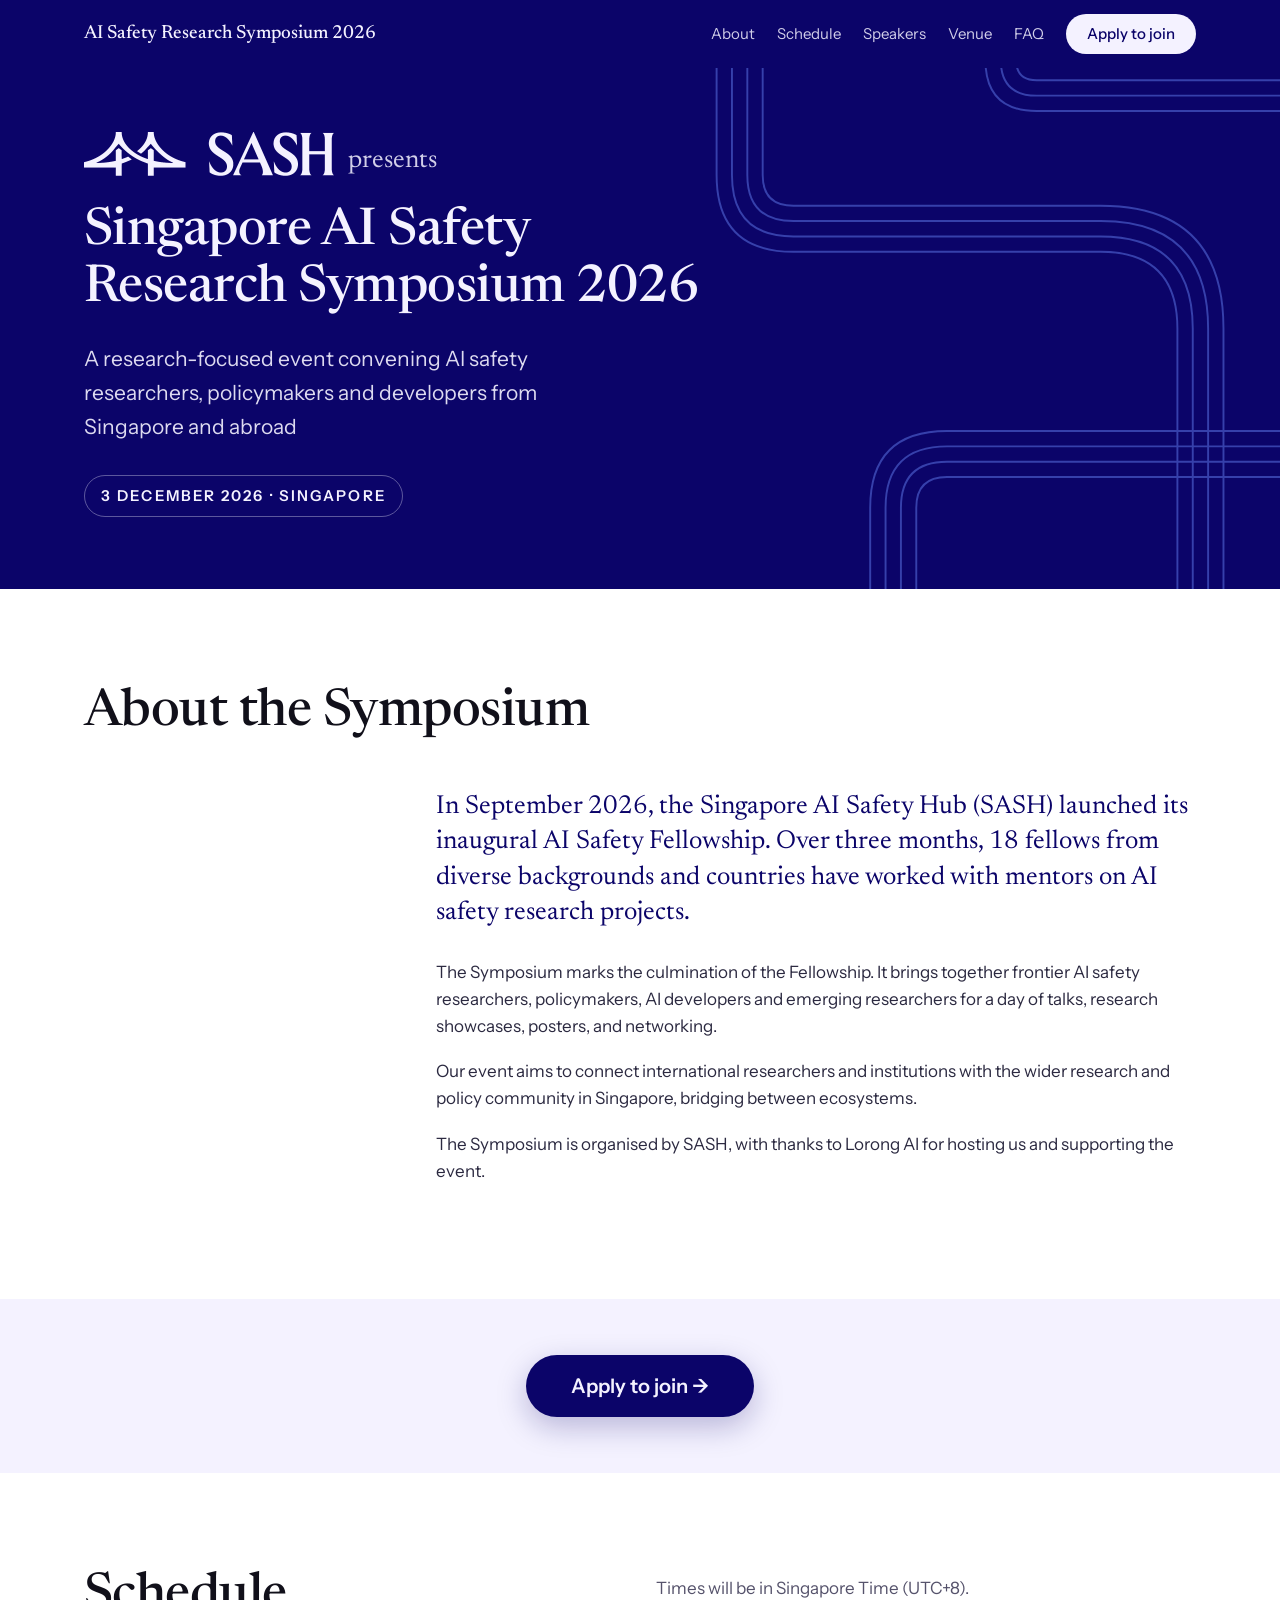
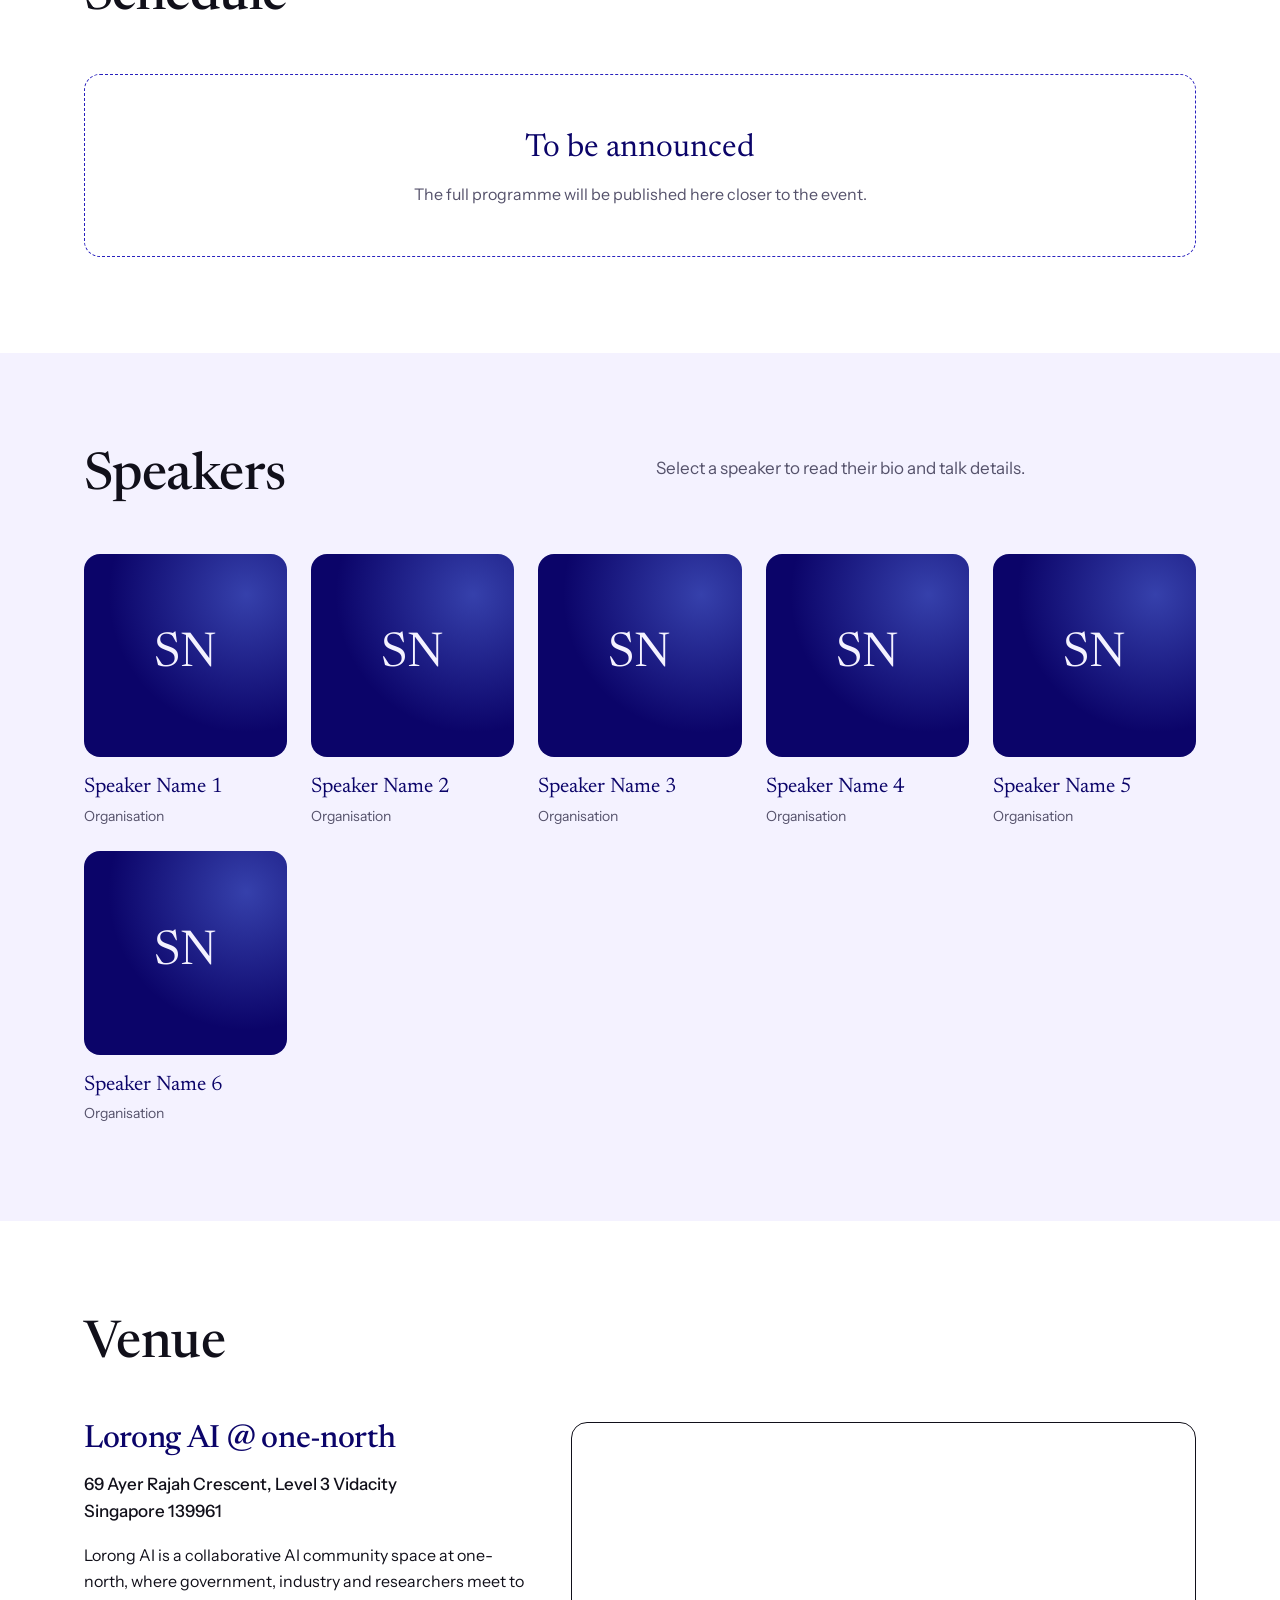
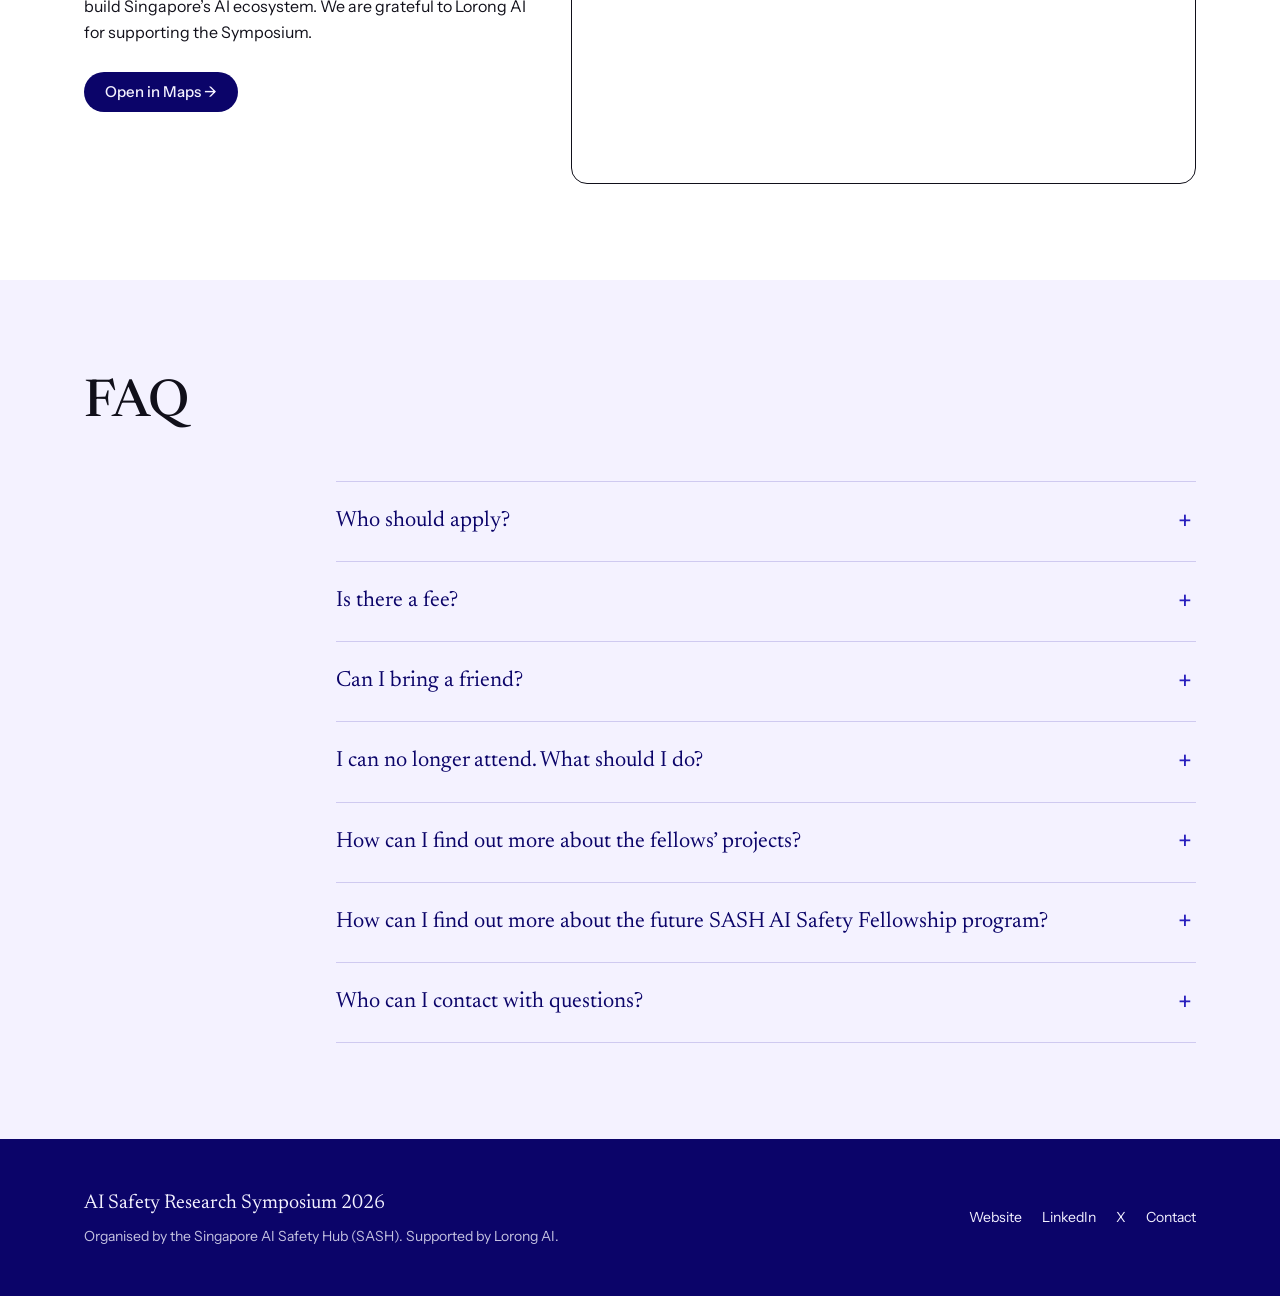
==== index.html @ 7af41182 "Tidy hero tagline wording Co-Authored-By: Claude Opus 5.5 <noreply@anthropic.com> Claude-Session: ht" ====
<!doctype html>
<html lang="en">
<head>
  <meta charset="utf-8">
  <meta name="viewport" content="width=device-width, initial-scale=1">
  <title>AI Safety Research Symposium 2026 | Singapore, 3 December 2026</title>
  <meta name="description" content="The Singapore AI Safety Research Symposium 2026, organised by the Singapore AI Safety Hub (SASH). 3 December 2026 at Lorong AI, Singapore.">
  <link rel="preconnect" href="https://fonts.googleapis.com">
  <link rel="preconnect" href="https://fonts.gstatic.com" crossorigin>
  <link href="https://fonts.googleapis.com/css2?family=Instrument+Sans:wght@400;500;600&family=Newsreader:opsz,wght@6..72,400;6..72,500&display=swap" rel="stylesheet">
  <link rel="stylesheet" href="styles.css">
</head>
<body>

  <header class="nav" id="top">
    <div class="nav-inner">
      <a href="#top" class="brand">AI Safety Research Symposium 2026</a>
      <button class="nav-toggle" aria-label="Open menu" aria-expanded="false">
        <svg viewBox="0 0 24 24" width="24" height="24" fill="currentColor" aria-hidden="true"><path d="M3 4h18v2H3zm0 7h18v2H3zm0 7h18v2H3z"/></svg>
      </button>
      <nav class="nav-links">
        <a href="#about">About</a>
        <a href="#schedule">Schedule</a>
        <a href="#speakers">Speakers</a>
        <a href="#venue">Venue</a>
        <a href="#faq">FAQ</a>
        <a class="btn btn-light js-luma" href="#" target="_blank" rel="noopener">Apply to join</a>
      </nav>
    </div>
  </header>

  <section class="hero">
    <svg class="hero-lines" viewBox="0 0 600 600" preserveAspectRatio="xMaxYMid slice" aria-hidden="true">
      <g fill="none" stroke="currentColor" stroke-width="1.5">
        <path d="M120 -10 V180 Q120 240 180 240 H420 Q480 240 480 300 V610"/>
        <path d="M132 -10 V180 Q132 228 180 228 H420 Q492 228 492 300 V610"/>
        <path d="M144 -10 V180 Q144 216 180 216 H420 Q504 216 504 300 V610"/>
        <path d="M156 -10 V180 Q156 204 180 204 H420 Q516 204 516 300 V610"/>
        <path d="M610 380 H300 Q240 380 240 440 V610"/>
        <path d="M610 392 H300 Q252 392 252 440 V610"/>
        <path d="M610 404 H300 Q264 404 264 440 V610"/>
        <path d="M610 416 H300 Q276 416 276 440 V610"/>
        <path d="M330 -10 V90 Q330 130 370 130 H610"/>
        <path d="M342 -10 V90 Q342 118 370 118 H610"/>
        <path d="M354 -10 V90 Q354 106 370 106 H610"/>
      </g>
    </svg>
    <div class="container hero-content">
      <div class="hero-presenter">
        <a href="https://www.aisafety.sg/" target="_blank" rel="noopener" class="hero-logo-link" aria-label="Singapore AI Safety Hub website">
          <img class="hero-logo" src="images/sash-logo.png" alt="SASH" width="1000" height="176">
        </a>
        <span class="presents">presents</span>
      </div>
      <h1>Singapore AI Safety Research Symposium 2026</h1>
      <p class="hero-sub">A research-focused event convening AI safety researchers, policymakers and developers from Singapore and abroad</p>
      <p class="hero-date">3 December 2026 · Singapore</p>
    </div>
  </section>

  <main>
    <section id="about" class="section">
      <div class="container">
        <div class="section-head">
          <h2>About the Symposium</h2>
        </div>
        <div class="about-body">
          <p class="lead">In September 2026, the Singapore AI Safety Hub (SASH) launched its inaugural AI Safety Fellowship. Over three months, 18 fellows from diverse backgrounds and countries have worked with mentors on AI safety research projects.</p>
          <p>The Symposium marks the culmination of the Fellowship. It brings together frontier AI safety researchers, policymakers, AI developers and emerging researchers for a day of talks, research showcases, posters, and networking.</p>
          <p>Our event aims to connect international researchers and institutions with the wider research and policy community in Singapore, bridging between ecosystems.</p>
          <p>The Symposium is organised by SASH, with thanks to Lorong AI for hosting us and supporting the event.</p>
        </div>
      </div>
    </section>

    <section class="apply-band" aria-label="Apply to join">
      <div class="container apply-inner">
        <a class="btn btn-apply js-luma" href="#" target="_blank" rel="noopener">Apply to join →</a>
      </div>
    </section>

    <section id="schedule" class="section">
      <div class="container">
        <div class="section-head">
          <h2>Schedule</h2>
          <p>Times will be in Singapore Time (UTC+8).</p>
        </div>
        <div class="tba">
          <p class="tba-label">To be announced</p>
          <p>The full programme will be published here closer to the event.</p>
        </div>
      </div>
    </section>

    <section id="speakers" class="section section-tint">
      <div class="container">
        <div class="section-head">
          <h2>Speakers</h2>
          <p>Select a speaker to read their bio and talk details.</p>
        </div>
        <div class="speaker-grid" id="speaker-grid"></div>
      </div>
    </section>

    <section id="venue" class="section">
      <div class="container">
        <div class="section-head">
          <h2>Venue</h2>
        </div>
        <div class="venue">
          <div class="venue-info">
            <h3>Lorong AI @ one-north</h3>
            <p class="address">69 Ayer Rajah Crescent, Level 3 Vidacity<br>Singapore 139961</p>
            <p>Lorong AI is a collaborative AI community space at one-north, where government, industry and researchers meet to build Singapore’s AI ecosystem. We are grateful to Lorong AI for supporting the Symposium.</p>
            <a class="btn btn-dark" href="https://www.google.com/maps/search/?api=1&query=Lorong+AI+69+Ayer+Rajah+Crescent+Singapore+139961" target="_blank" rel="noopener">Open in Maps →</a>
          </div>
          <div class="map">
            <iframe title="Map of Lorong AI, 69 Ayer Rajah Crescent, Singapore" loading="lazy" referrerpolicy="no-referrer-when-downgrade"
              src="https://maps.google.com/maps?q=69%20Ayer%20Rajah%20Crescent%2C%20Singapore%20139961&z=16&output=embed"></iframe>
          </div>
        </div>
      </div>
    </section>

    <section id="faq" class="section section-tint">
      <div class="container">
        <div class="section-head">
          <h2>FAQ</h2>
        </div>
        <div class="faq">
          <details>
            <summary>Who should apply?</summary>
            <p>Researchers, policymakers, AI developers, and people from universities and research institutions interested in AI safety research.</p>
          </details>
          <details>
            <summary>Is there a fee?</summary>
            <p>This event is free.</p>
          </details>
          <details>
            <summary>Can I bring a friend?</summary>
            <p>Each attendee needs their own approved registration, so please ask your friend to apply separately through <a class="js-luma" href="#" target="_blank" rel="noopener">Luma</a>. As places and catering are limited, we can only admit approved attendees.</p>
          </details>
          <details>
            <summary>I can no longer attend. What should I do?</summary>
            <p>Please cancel your registration on <a class="js-luma" href="#" target="_blank" rel="noopener">Luma</a> so we can offer your place to someone else.</p>
          </details>
          <details>
            <summary>How can I find out more about the fellows’ projects?</summary>
            <p>The fellows will have posters to showcase their work and you can approach them directly if any research project is relevant or interesting to you.</p>
          </details>
          <details>
            <summary>How can I find out more about the future SASH AI Safety Fellowship program?</summary>
            <p>You may visit our <a class="js-website" href="#" target="_blank" rel="noopener">website</a>, <a class="js-linkedin" href="#" target="_blank" rel="noopener">LinkedIn</a> and <a class="js-x" href="#" target="_blank" rel="noopener">X</a>, where we will post updates on future events and programs.</p>
          </details>
          <details>
            <summary>Who can I contact with questions?</summary>
            <p>Email us at <a class="js-email" href="#"></a>.</p>
          </details>
        </div>
      </div>
    </section>
  </main>

  <footer class="footer">
    <div class="container footer-inner">
      <div>
        <p class="footer-title">AI Safety Research Symposium 2026</p>
        <p>Organised by the Singapore AI Safety Hub (SASH). Supported by Lorong AI.</p>
      </div>
      <div class="footer-links">
        <a class="js-website" href="#" target="_blank" rel="noopener">Website</a>
        <a class="js-linkedin" href="#" target="_blank" rel="noopener">LinkedIn</a>
        <a class="js-x" href="#" target="_blank" rel="noopener">X</a>
        <a class="js-email" href="mailto:sash.aisafety.symposium@gmail.com">Contact</a>
      </div>
    </div>
  </footer>

  <dialog class="speaker-modal" id="speaker-modal" aria-labelledby="modal-name">
    <button class="modal-close" aria-label="Close">×</button>
    <div class="modal-body" id="modal-body"></div>
  </dialog>

  <script src="data.js"></script>
  <script src="script.js"></script>
</body>
</html>
---- styles.css ----
:root {
  --navy: #0b0469;
  --navy-2: #140c8a;
  --accent: #2920be;
  --sky: #6a8afc;
  --lav: #f4f2ff;
  --ink: #11101a;
  --muted: #55526b;
  --line: #d9d6ee;
  --white: #ffffff;
  --serif: "Newsreader", Georgia, "Times New Roman", serif;
  --sans: "Instrument Sans", system-ui, -apple-system, "Segoe UI", sans-serif;
  --radius: 16px;
  --max: 1160px;
  --nav-h: 72px;
}

* { box-sizing: border-box; }
html { scroll-behavior: smooth; scroll-padding-top: 72px; }
body {
  margin: 0;
  font-family: var(--sans);
  font-size: 16px;
  line-height: 1.6;
  color: var(--ink);
  background: var(--white);
  -webkit-font-smoothing: antialiased;
}
img { max-width: 100%; display: block; }
a { color: var(--accent); }
h1, h2, h3, h4 { font-family: var(--serif); font-weight: 500; line-height: 1.1; margin: 0; letter-spacing: -0.01em; }

.container { max-width: var(--max); margin: 0 auto; padding: 0 24px; }

/* Buttons */
.btn {
  display: inline-flex; align-items: center; gap: 8px;
  padding: 10px 20px; border-radius: 999px;
  font: 500 15px/1.2 var(--sans); text-decoration: none; white-space: nowrap;
  border: 1px solid transparent; transition: background .2s, color .2s, border-color .2s;
}
.btn-light { background: var(--lav); color: var(--navy); }
.btn-light:hover { background: var(--white); }
.btn-outline-light { color: var(--lav); border-color: rgba(244, 242, 255, .5); }
.btn-outline-light:hover { border-color: var(--lav); background: rgba(244, 242, 255, .08); }
.btn-dark { background: var(--navy); color: var(--lav); }
.btn-dark:hover { background: var(--accent); }

/* Nav */
.nav {
  position: fixed; inset: 0 0 auto 0; z-index: 50;
  color: var(--lav); transition: background .25s, box-shadow .25s;
}
.nav.scrolled, .nav.open { background: var(--navy); box-shadow: 0 1px 0 rgba(255, 255, 255, .08); }
.nav-inner {
  max-width: var(--max); margin: 0 auto; padding: 14px 24px;
  display: flex; align-items: center; justify-content: space-between; gap: 24px;
}
.brand {
  color: var(--lav); text-decoration: none; font-family: var(--serif); font-size: 19px; font-weight: 500;
  line-height: 1.2;
}
.hero-presenter { display: flex; align-items: flex-end; gap: 14px; margin-bottom: 28px; }
.hero-logo-link { display: block; }
.presents {
  font-family: var(--serif); font-size: 26px; line-height: 1;
  color: var(--lav); opacity: .85; padding-bottom: 2px;
}
.hero-logo-link:hover { opacity: .8; }
.hero-logo { height: 44px; width: auto; }
.nav-links { display: flex; align-items: center; gap: 22px; }
.nav-links a:not(.btn) { color: var(--lav); text-decoration: none; font-size: 15px; opacity: .85; }
.nav-links a:not(.btn):hover { opacity: 1; text-decoration: underline; text-underline-offset: 4px; }
.nav-toggle { display: none; background: none; border: 0; color: inherit; padding: 4px; cursor: pointer; }

/* Hero */
.hero {
  position: relative; overflow: hidden;
  background: var(--navy); color: var(--lav);
  display: flex; align-items: center;
  padding: calc(var(--nav-h) + 64px) 0 72px;
}
.hero-lines {
  position: absolute; right: -4%; top: var(--nav-h); height: calc(100% - var(--nav-h)); width: 60%;
  color: var(--sky); opacity: .45;
}
.hero-content { position: relative; width: 100%; }
.hero h1 { font-size: clamp(30px, 4.4vw, 52px); max-width: 20ch; }
.hero-sub { font-size: clamp(18px, 2vw, 21px); max-width: 38ch; margin: 24px 0 0; opacity: .9; }
.hero-date {
  margin: 32px 0 0; font-size: 15px; font-weight: 600; letter-spacing: .14em; text-transform: uppercase;
  display: inline-block; padding: 8px 16px; border: 1px solid rgba(244, 242, 255, .35); border-radius: 999px;
}

/* Sections */
.section { padding: 96px 0; }
.section-tint { background: var(--lav); }
.section-head {
  display: grid; grid-template-columns: 1fr 1fr; gap: 32px; align-items: start;
  margin-bottom: 48px;
}
.section-head h2 { font-size: clamp(34px, 4.4vw, 52px); }
.section-head p { margin: 6px 0 0; color: var(--muted); font-size: 17px; }

/* About */
.about-body { max-width: 760px; margin-left: auto; margin-right: 0; }
.about-body p { margin: 0 0 18px; font-size: 17px; color: #2b2940; }
.about-body .lead { font-family: var(--serif); font-size: 26px; line-height: 1.35; color: var(--navy); margin-bottom: 28px; }
.formats {
  list-style: none; padding: 0; margin: 56px 0 0;
  display: grid; grid-template-columns: repeat(5, 1fr); gap: 12px;
}
.formats li {
  border: 1px solid var(--ink); border-radius: var(--radius);
  padding: 18px; font-weight: 500; display: flex; flex-direction: column; gap: 22px; min-height: 120px;
}
.formats .num { font-family: var(--serif); color: var(--accent); font-size: 22px; }

/* Apply band */
.apply-band { background: var(--lav); color: var(--navy); padding: 56px 0; }
.apply-inner { display: flex; flex-direction: column; align-items: center; gap: 20px; text-align: center; }
.btn-apply {
  background: var(--navy); color: var(--lav);
  font-size: 20px; font-weight: 600; padding: 18px 44px;
  box-shadow: 0 10px 30px rgba(11, 4, 105, .25);
}
.btn-apply:hover { background: var(--accent); transform: translateY(-1px); }

/* Schedule */
.tba {
  border: 1px dashed var(--accent); border-radius: var(--radius); background: var(--white);
  padding: 48px 32px; text-align: center;
}
.tba-label { font-family: var(--serif); font-size: 32px; color: var(--navy); margin: 0 0 8px; }
.tba p:last-child { margin: 0; color: var(--muted); }

/* Research */
.research-grid { display: grid; grid-template-columns: repeat(2, 1fr); gap: 20px; }
.research-card {
  display: flex; flex-direction: column; gap: 12px;
  border: 1px solid var(--ink); border-radius: var(--radius); padding: 26px;
  background: var(--white); color: var(--ink); text-decoration: none;
  transition: transform .2s, box-shadow .2s, border-color .2s;
}
.research-card.is-link:hover { transform: translateY(-2px); border-color: var(--accent); box-shadow: 0 10px 30px rgba(11, 4, 105, .1); }
.research-card h3 { font-size: 24px; color: var(--navy); }
.people { margin: 0; font-size: 14px; }
.people span { color: var(--muted); text-transform: uppercase; letter-spacing: .08em; font-size: 11px; font-weight: 600; margin-right: 2px; }
.people .sep { margin: 0 6px; letter-spacing: 0; }
.summary { margin: 0; color: #3a3850; font-size: 15px; flex: 1; }
.card-foot { display: flex; align-items: center; justify-content: space-between; gap: 12px; margin-top: 6px; }
.tags { list-style: none; padding: 0; margin: 0; display: flex; flex-wrap: wrap; gap: 6px; }
.tags li { font-size: 12px; font-weight: 500; padding: 4px 10px; border-radius: 999px; background: var(--lav); color: var(--accent); }
.more { font-size: 14px; color: var(--accent); font-weight: 500; white-space: nowrap; }

/* Speakers */
.speaker-grid { display: grid; grid-template-columns: repeat(auto-fill, minmax(200px, 1fr)); gap: 24px; }
.speaker {
  background: none; border: 0; padding: 0; text-align: left; cursor: pointer; font: inherit; color: inherit;
  display: flex; flex-direction: column;
}
.speaker-photo {
  width: 100%; aspect-ratio: 1; object-fit: cover; border-radius: var(--radius);
  transition: transform .25s, box-shadow .25s;
}
.speaker:hover .speaker-photo, .speaker:focus-visible .speaker-photo { transform: translateY(-3px); box-shadow: 0 12px 30px rgba(11, 4, 105, .18); }
.initials {
  display: grid; place-items: center; background: var(--navy); color: var(--lav);
  font-family: var(--serif); font-size: 48px;
  background-image: radial-gradient(circle at 80% 20%, rgba(106, 138, 252, .45), transparent 60%);
}
.speaker-name { margin-top: 14px; font-family: var(--serif); font-size: 21px; color: var(--navy); }
.speaker-org { font-size: 14px; color: var(--muted); }

.speaker-modal {
  border: 0; border-radius: 20px; padding: 0; width: min(640px, calc(100vw - 32px));
  max-height: calc(100vh - 48px); color: var(--ink);
}
.speaker-modal::backdrop { background: rgba(11, 4, 105, .55); backdrop-filter: blur(3px); }
.modal-body { padding: 36px; }
.modal-close {
  position: absolute; top: 12px; right: 14px; border: 0; background: none; font-size: 30px; line-height: 1;
  color: var(--muted); cursor: pointer; padding: 4px 8px;
}
.modal-close:hover { color: var(--ink); }
.modal-top { display: flex; gap: 20px; align-items: center; margin-bottom: 22px; padding-right: 24px; }
.modal-photo { width: 104px; height: 104px; flex: none; border-radius: 14px; object-fit: cover; }
.modal-photo.initials { font-size: 34px; }
.modal-top h3 { font-size: 30px; color: var(--navy); }
.modal-role { margin: 4px 0 0; color: var(--muted); }
.modal-links { margin: 10px 0 0; display: flex; flex-wrap: wrap; gap: 14px; font-size: 14px; font-weight: 500; }
.modal-bio { margin: 0 0 24px; }
.modal-talk { background: var(--lav); border-radius: 14px; padding: 20px 22px; }
.modal-talk .label { margin: 0 0 6px; text-transform: uppercase; letter-spacing: .12em; font-size: 12px; font-weight: 600; color: var(--accent); }
.modal-talk h4 { font-size: 22px; color: var(--navy); margin-bottom: 8px; }
.modal-talk p:last-child { margin: 0; }

/* Venue */
.venue { display: grid; grid-template-columns: 5fr 7fr; gap: 40px; align-items: stretch; }
.venue-info h3 { font-size: 32px; color: var(--navy); margin-bottom: 14px; }
.venue-info .address { font-weight: 500; font-size: 17px; }
.venue-info p { margin: 0 0 18px; }
.venue-info .btn { margin-top: 8px; }
.map { border-radius: var(--radius); overflow: hidden; border: 1px solid var(--ink); min-height: 360px; }
.map iframe { width: 100%; height: 100%; min-height: 360px; border: 0; display: block; }

/* FAQ */
.faq { max-width: 860px; margin-left: auto; }
.faq details { border-bottom: 1px solid #cfcaf0; }
.faq details:first-child { border-top: 1px solid #cfcaf0; }
.faq summary {
  list-style: none; cursor: pointer; padding: 22px 40px 22px 0; position: relative;
  font-family: var(--serif); font-size: 22px; color: var(--navy);
}
.faq summary::-webkit-details-marker { display: none; }
.faq summary::after {
  content: "+"; position: absolute; right: 4px; top: 50%; transform: translateY(-50%);
  font-family: var(--sans); font-size: 26px; color: var(--accent); transition: transform .2s;
}
.faq details[open] summary::after { transform: translateY(-50%) rotate(45deg); }
.faq details p { margin: 0 0 22px; color: #3a3850; max-width: 70ch; }

/* CTA band + footer */
.footer { background: var(--navy); color: rgba(244, 242, 255, .8); padding: 48px 0; font-size: 14px; }
.footer-inner { display: flex; justify-content: space-between; gap: 24px; flex-wrap: wrap; }
.footer p { margin: 0; }
.footer-title { font-family: var(--serif); font-size: 20px; color: var(--lav); margin-bottom: 6px !important; }
.footer-links { display: flex; gap: 20px; align-items: center; flex-wrap: wrap; }
.footer-links a { color: var(--lav); text-decoration: none; }
.footer-links a:hover { text-decoration: underline; }

/* Responsive */
@media (max-width: 1020px) {
  .nav-toggle { display: block; }
  .nav-links {
    display: none; position: absolute; top: 100%; left: 0; right: 0;
    flex-direction: column; align-items: flex-start; gap: 4px;
    background: var(--navy); padding: 8px 24px 24px;
  }
  .nav.open .nav-links { display: flex; }
  .nav-links a:not(.btn) { padding: 8px 0; font-size: 17px; }
  .nav-links .btn { margin-top: 10px; }
  .formats { grid-template-columns: repeat(3, 1fr); }
}
@media (max-width: 760px) {
  .container, .nav-inner { padding-left: 16px; padding-right: 16px; }
  .brand { font-size: 17px; }
  .hero-logo { height: 34px; }
  .presents { font-size: 21px; }
  .section { padding: 64px 0; }
  .section-head { grid-template-columns: 1fr; gap: 12px; margin-bottom: 32px; }
  .hero { padding: calc(var(--nav-h) + 40px) 0 56px; }
  .hero-lines { width: 100%; opacity: .2; }
  .about-body .lead { font-size: 22px; }
  .formats { grid-template-columns: repeat(2, 1fr); }
  .formats li { min-height: 96px; }
  .research-grid { grid-template-columns: 1fr; }
  .speaker-grid { grid-template-columns: repeat(2, 1fr); gap: 16px; }
  .venue { grid-template-columns: 1fr; }
  .modal-body { padding: 28px 22px; }
  .modal-top { flex-direction: column; align-items: flex-start; }
  .faq summary { font-size: 19px; }
}
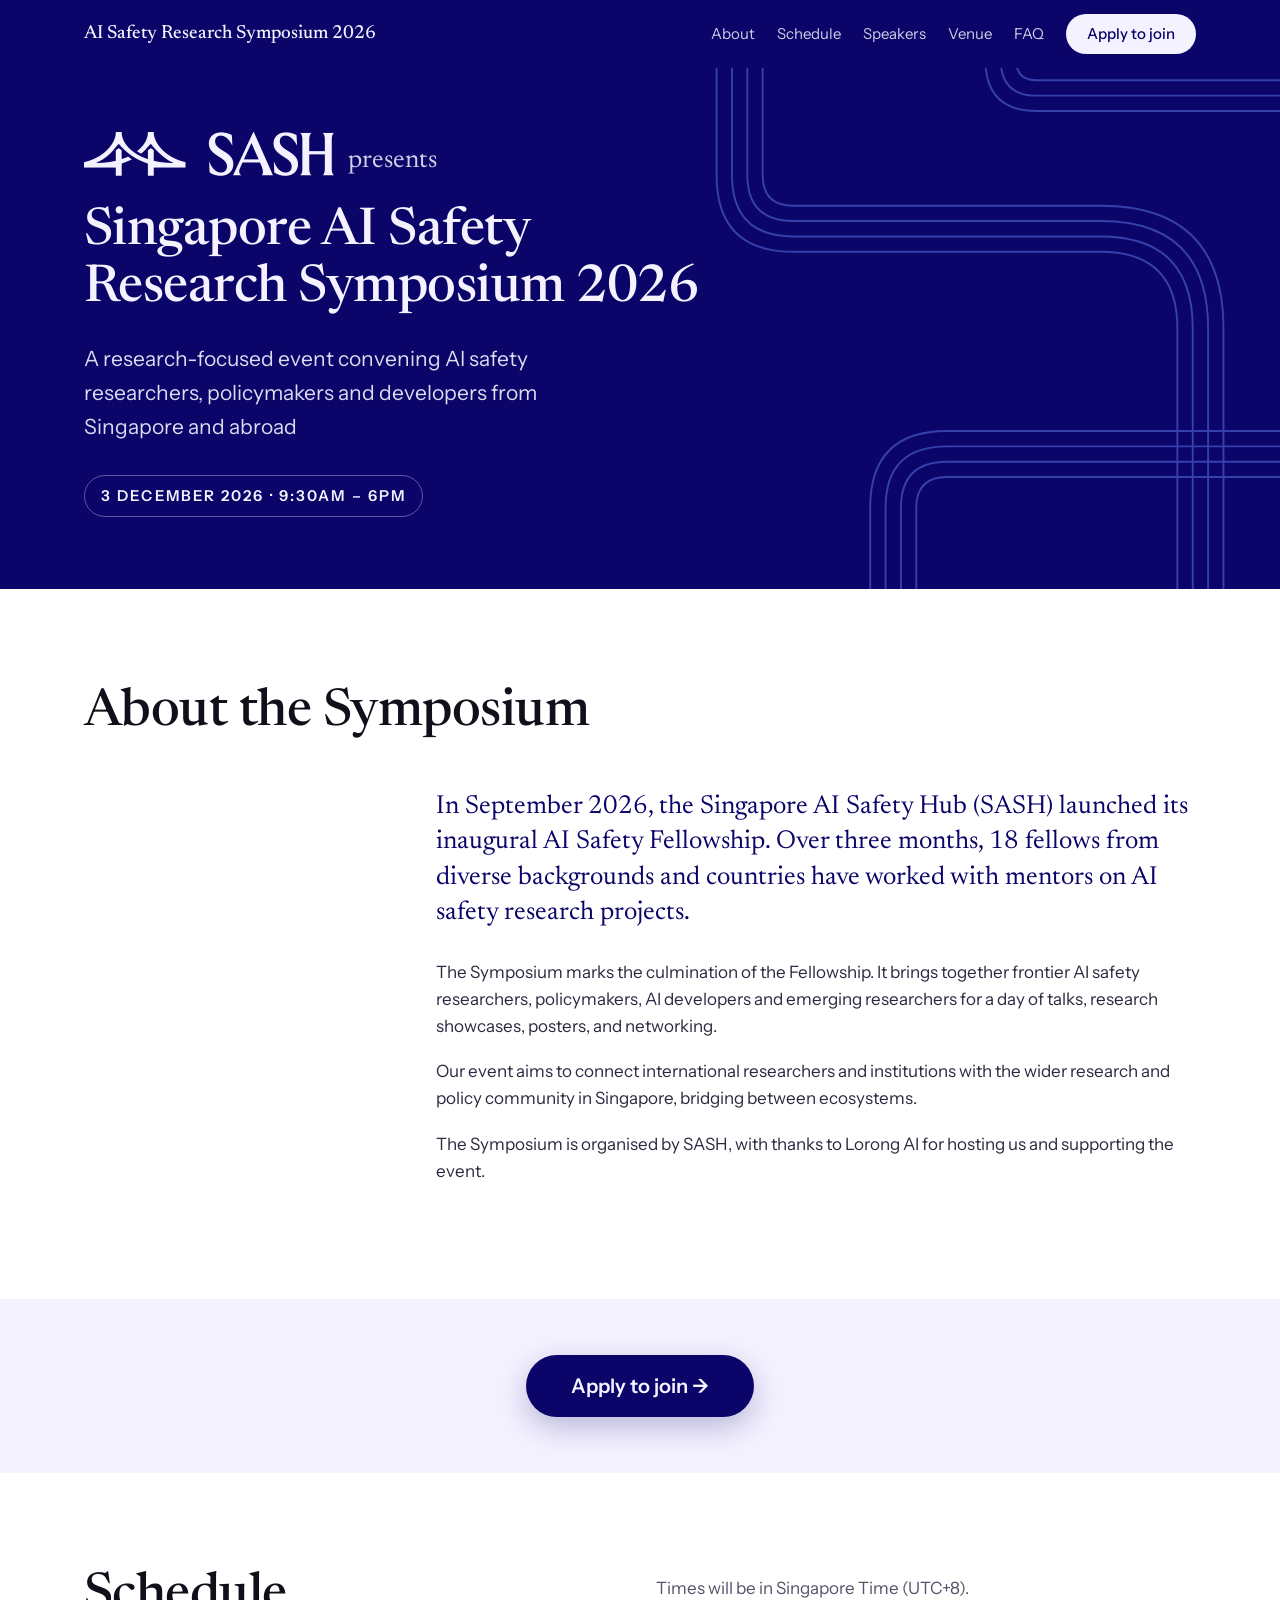
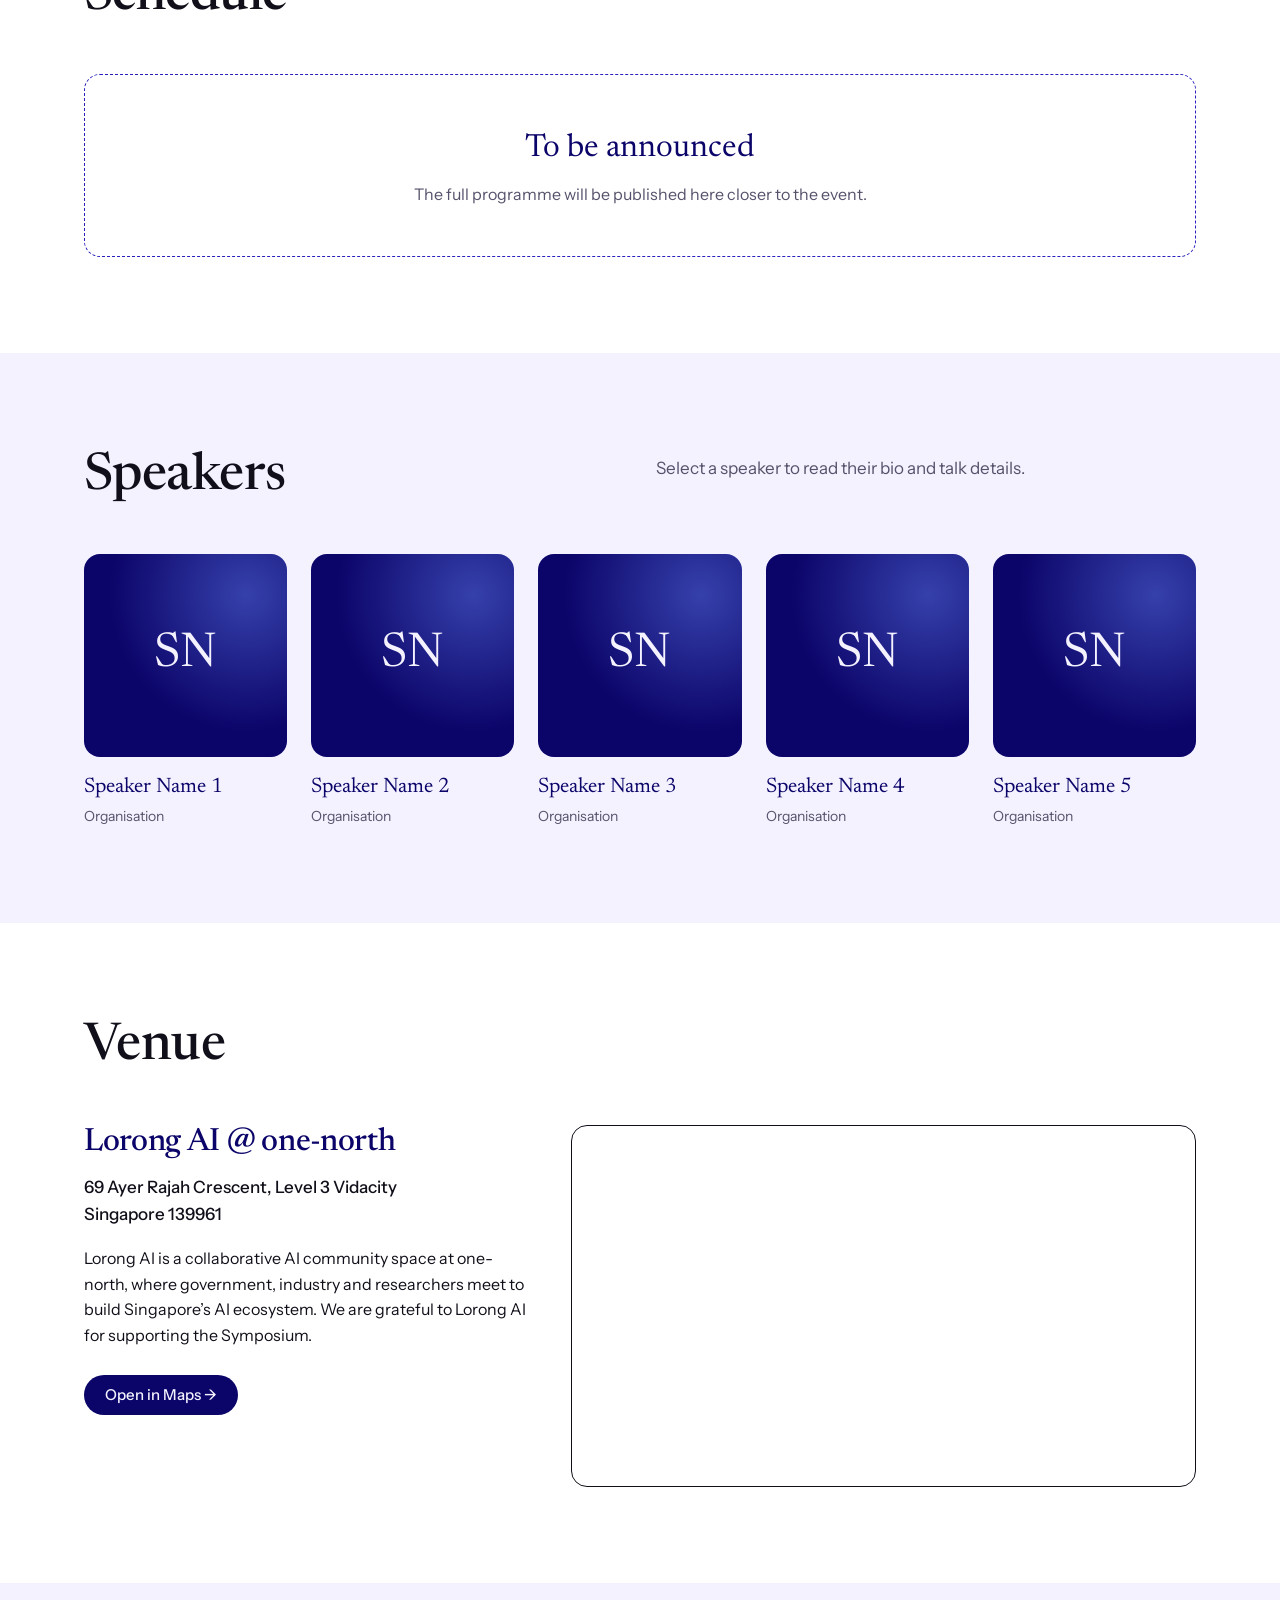
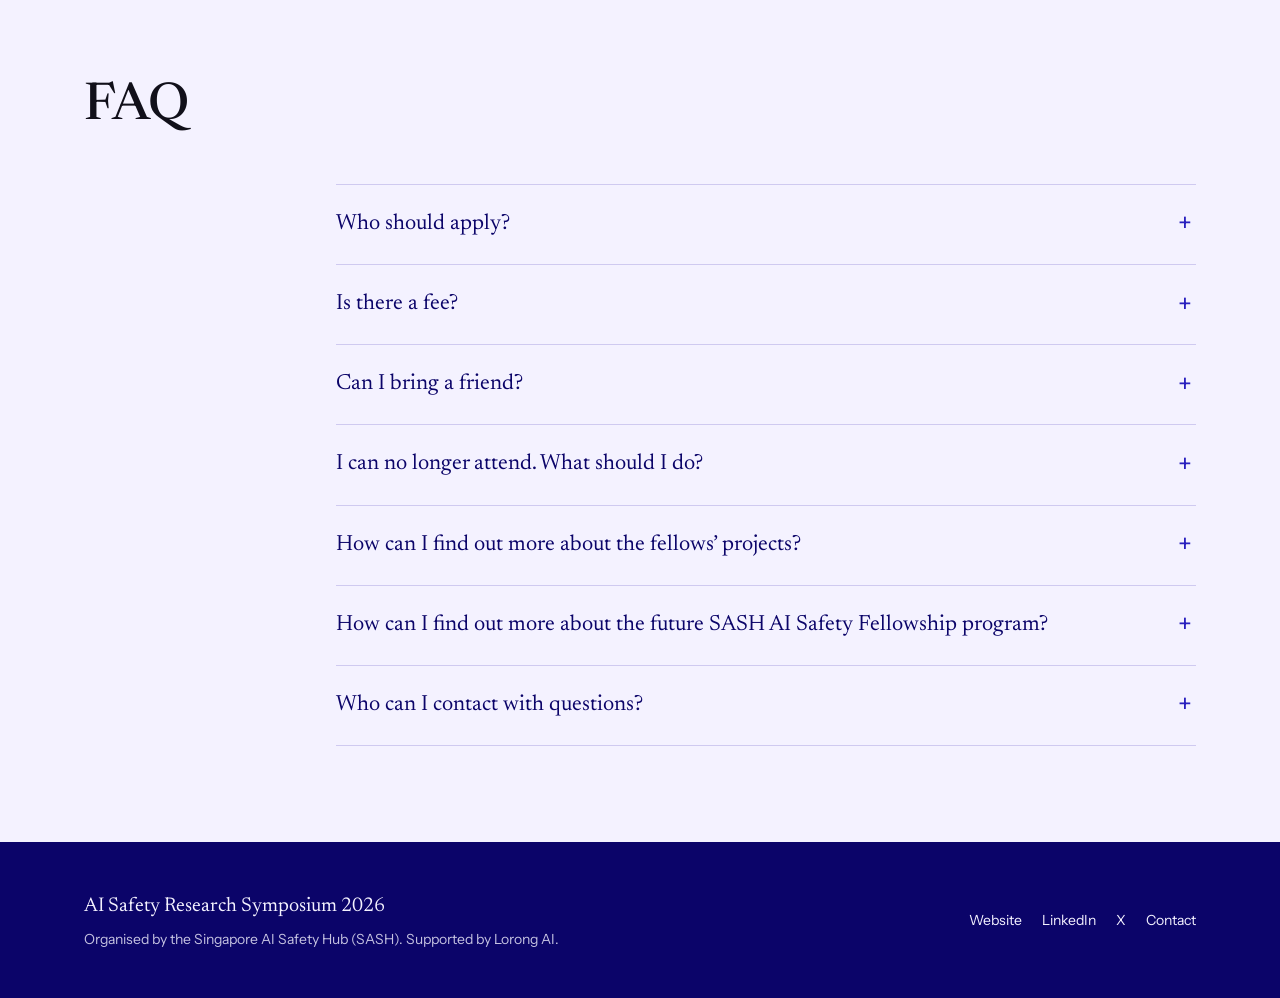
==== commit 9e99d818: "Show event time instead of location in hero date pill Co-Authored-By: Claude Opus 5.5 <noreply@anthr" ====
--- a/index.html
+++ b/index.html
@@ -54,7 +54,7 @@
       </div>
       <h1>Singapore AI Safety Research Symposium 2026</h1>
       <p class="hero-sub">A research-focused event convening AI safety researchers, policymakers and developers from Singapore and abroad</p>
-      <p class="hero-date">3 December 2026 · Singapore</p>
+      <p class="hero-date">3 December 2026 · 9:30am – 6pm</p>
     </div>
   </section>
 
--- a/styles.css
+++ b/styles.css
@@ -154,7 +154,7 @@
 .more { font-size: 14px; color: var(--accent); font-weight: 500; white-space: nowrap; }
 
 /* Speakers */
-.speaker-grid { display: grid; grid-template-columns: repeat(auto-fill, minmax(200px, 1fr)); gap: 24px; }
+.speaker-grid { display: grid; grid-template-columns: repeat(5, 1fr); gap: 24px; }
 .speaker {
   background: none; border: 0; padding: 0; text-align: left; cursor: pointer; font: inherit; color: inherit;
   display: flex; flex-direction: column;
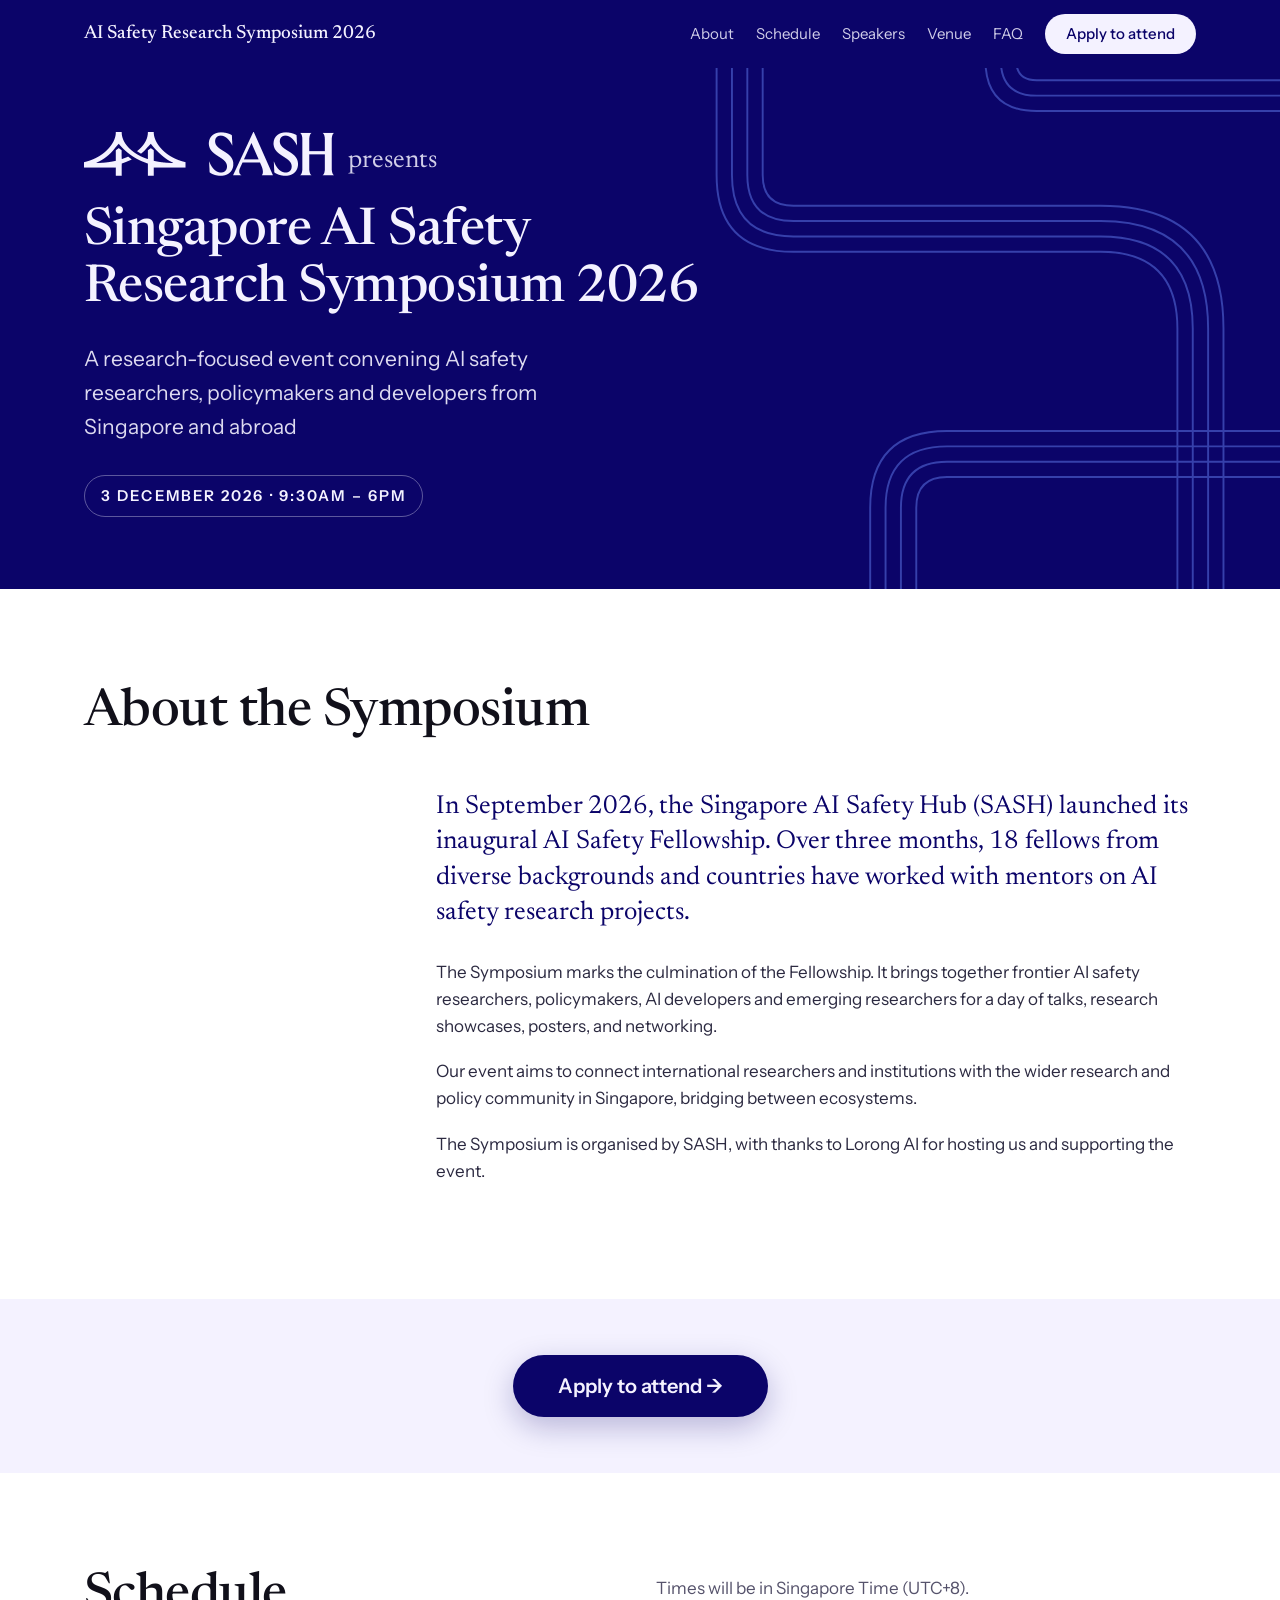
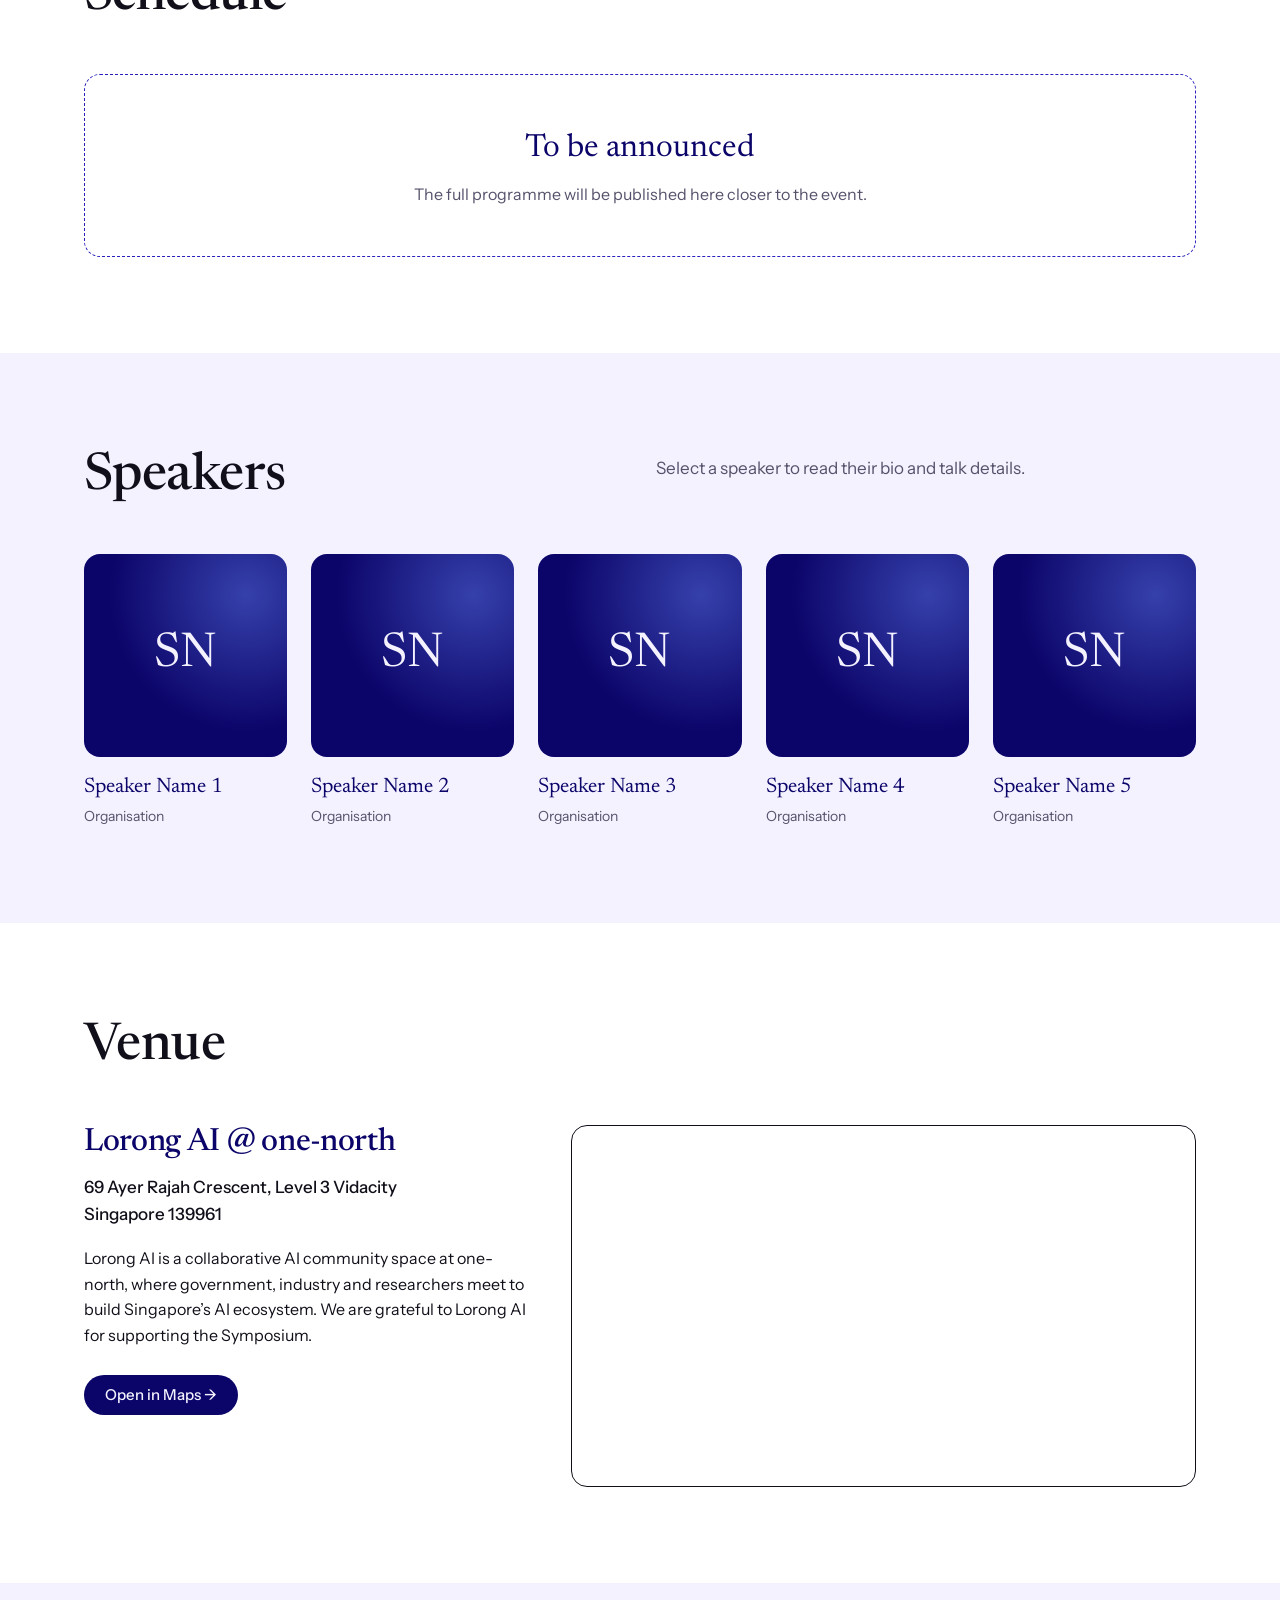
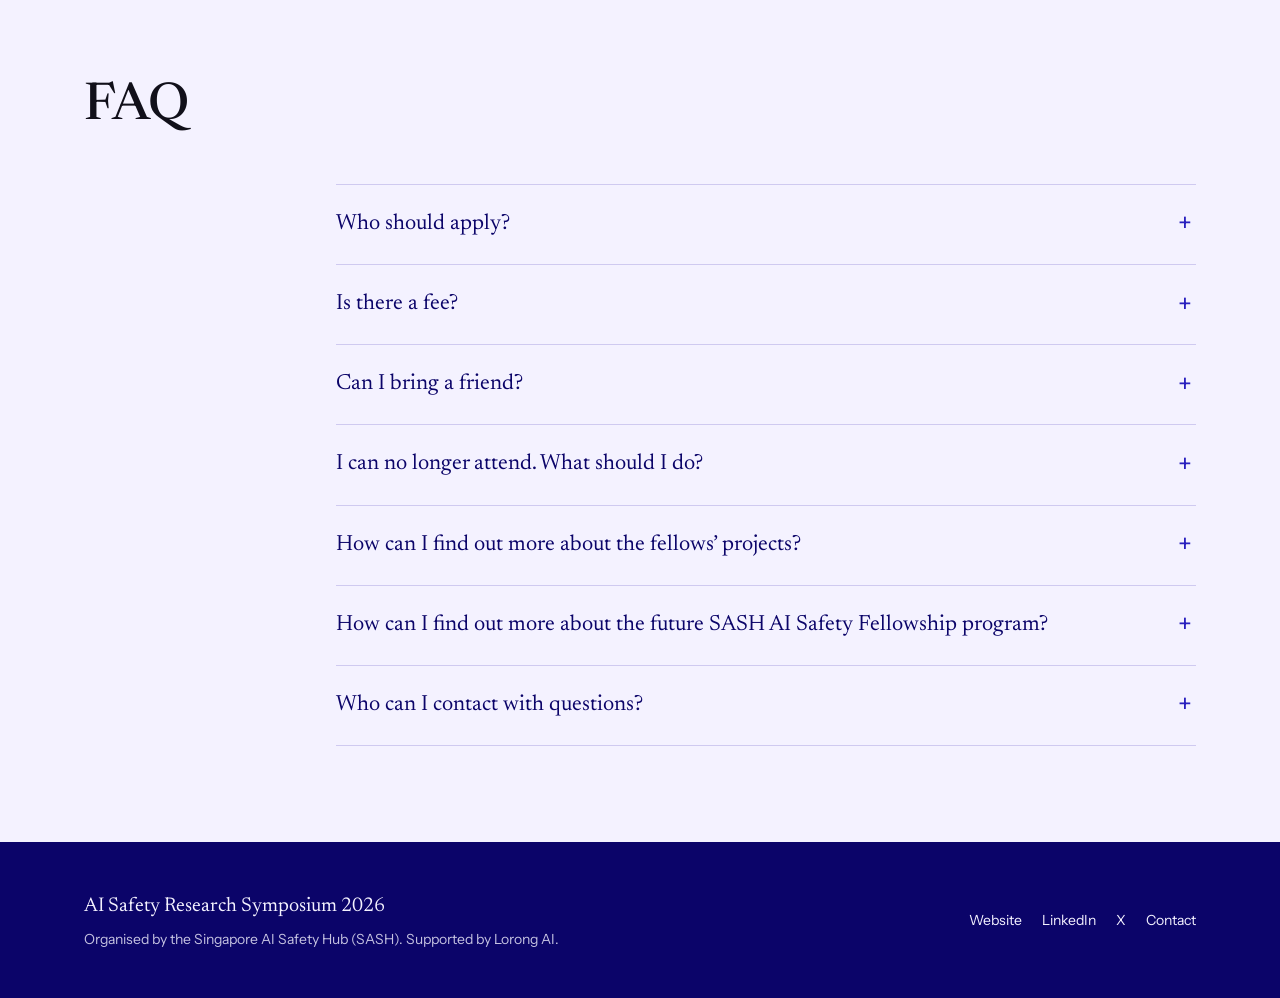
==== commit 2479fc7b: "Rename 'Apply to join' buttons to 'Apply to attend' Co-Authored-By: Claude Opus 5.5 <noreply@anthrop" ====
--- a/index.html
+++ b/index.html
@@ -24,7 +24,7 @@
         <a href="#speakers">Speakers</a>
         <a href="#venue">Venue</a>
         <a href="#faq">FAQ</a>
-        <a class="btn btn-light js-luma" href="#" target="_blank" rel="noopener">Apply to join</a>
+        <a class="btn btn-light js-luma" href="#" target="_blank" rel="noopener">Apply to attend</a>
       </nav>
     </div>
   </header>
@@ -73,9 +73,9 @@
       </div>
     </section>
 
-    <section class="apply-band" aria-label="Apply to join">
+    <section class="apply-band" aria-label="Apply to attend">
       <div class="container apply-inner">
-        <a class="btn btn-apply js-luma" href="#" target="_blank" rel="noopener">Apply to join →</a>
+        <a class="btn btn-apply js-luma" href="#" target="_blank" rel="noopener">Apply to attend →</a>
       </div>
     </section>
 
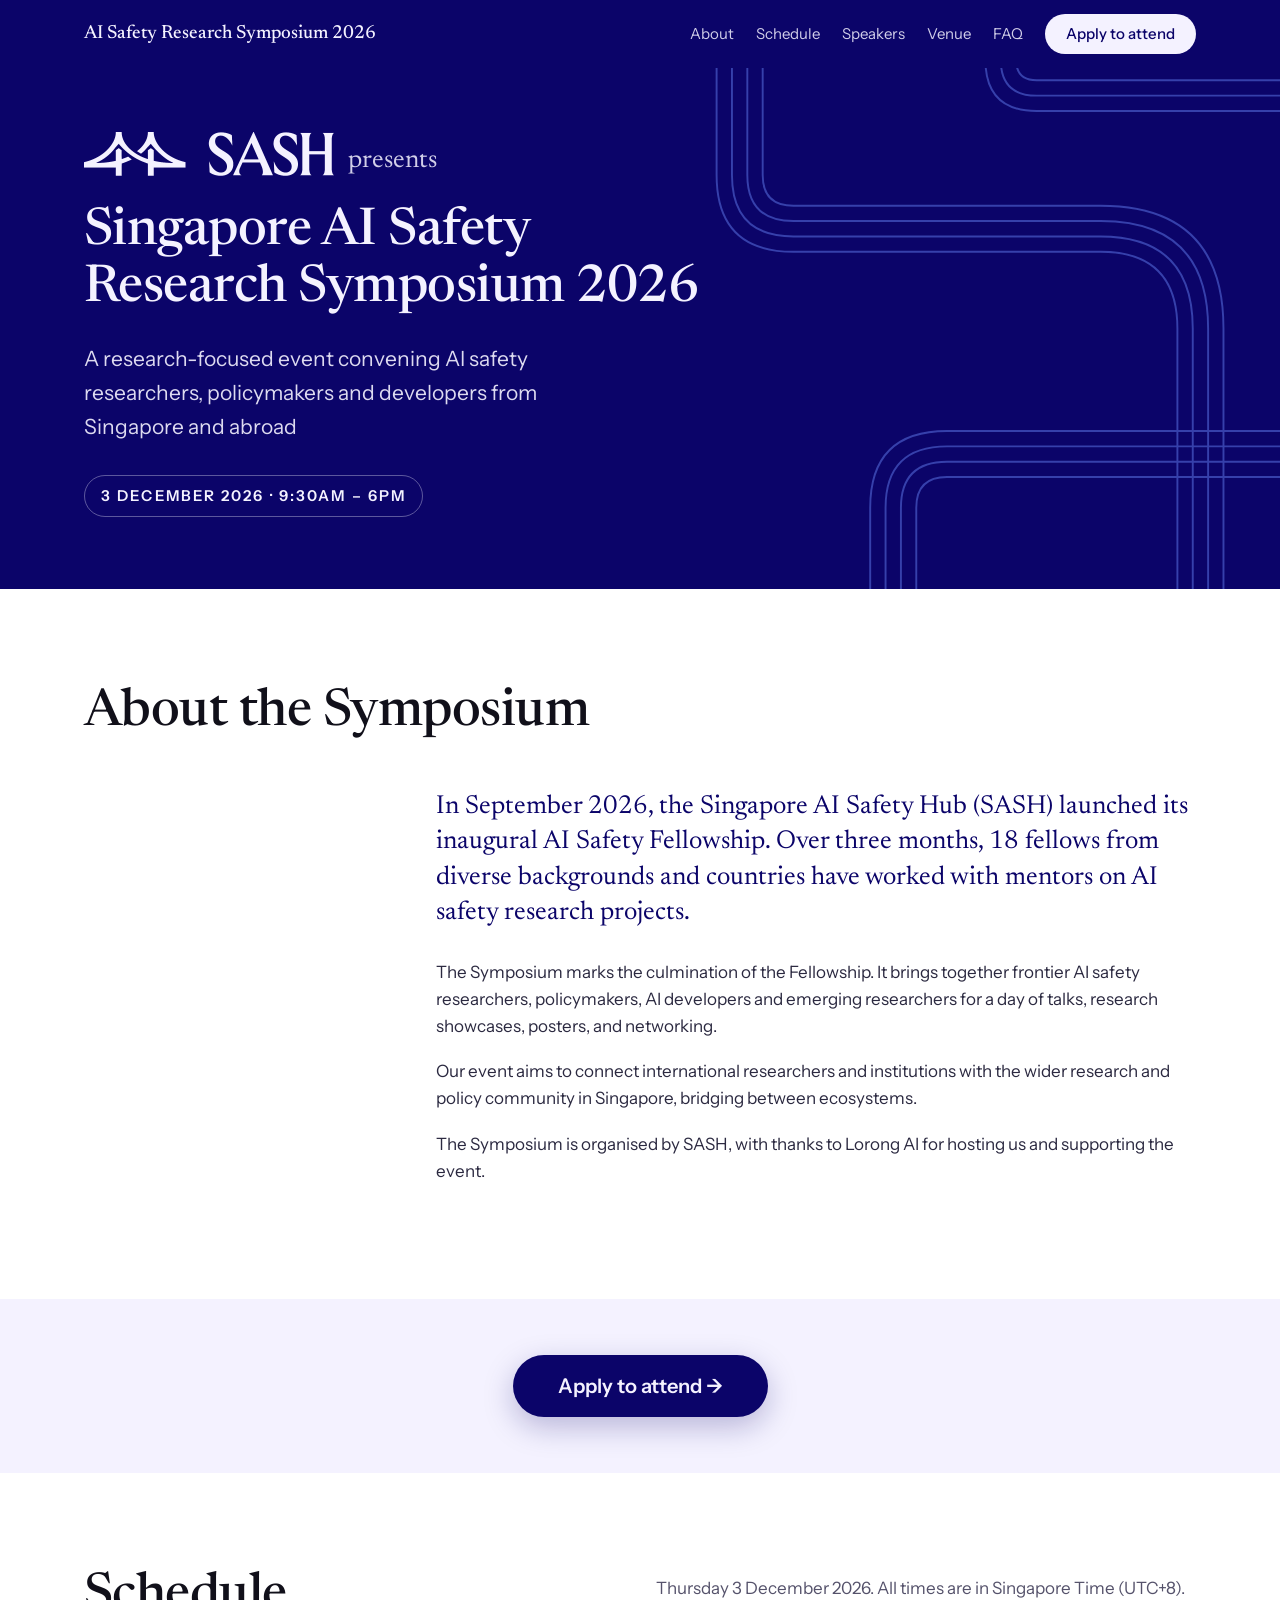
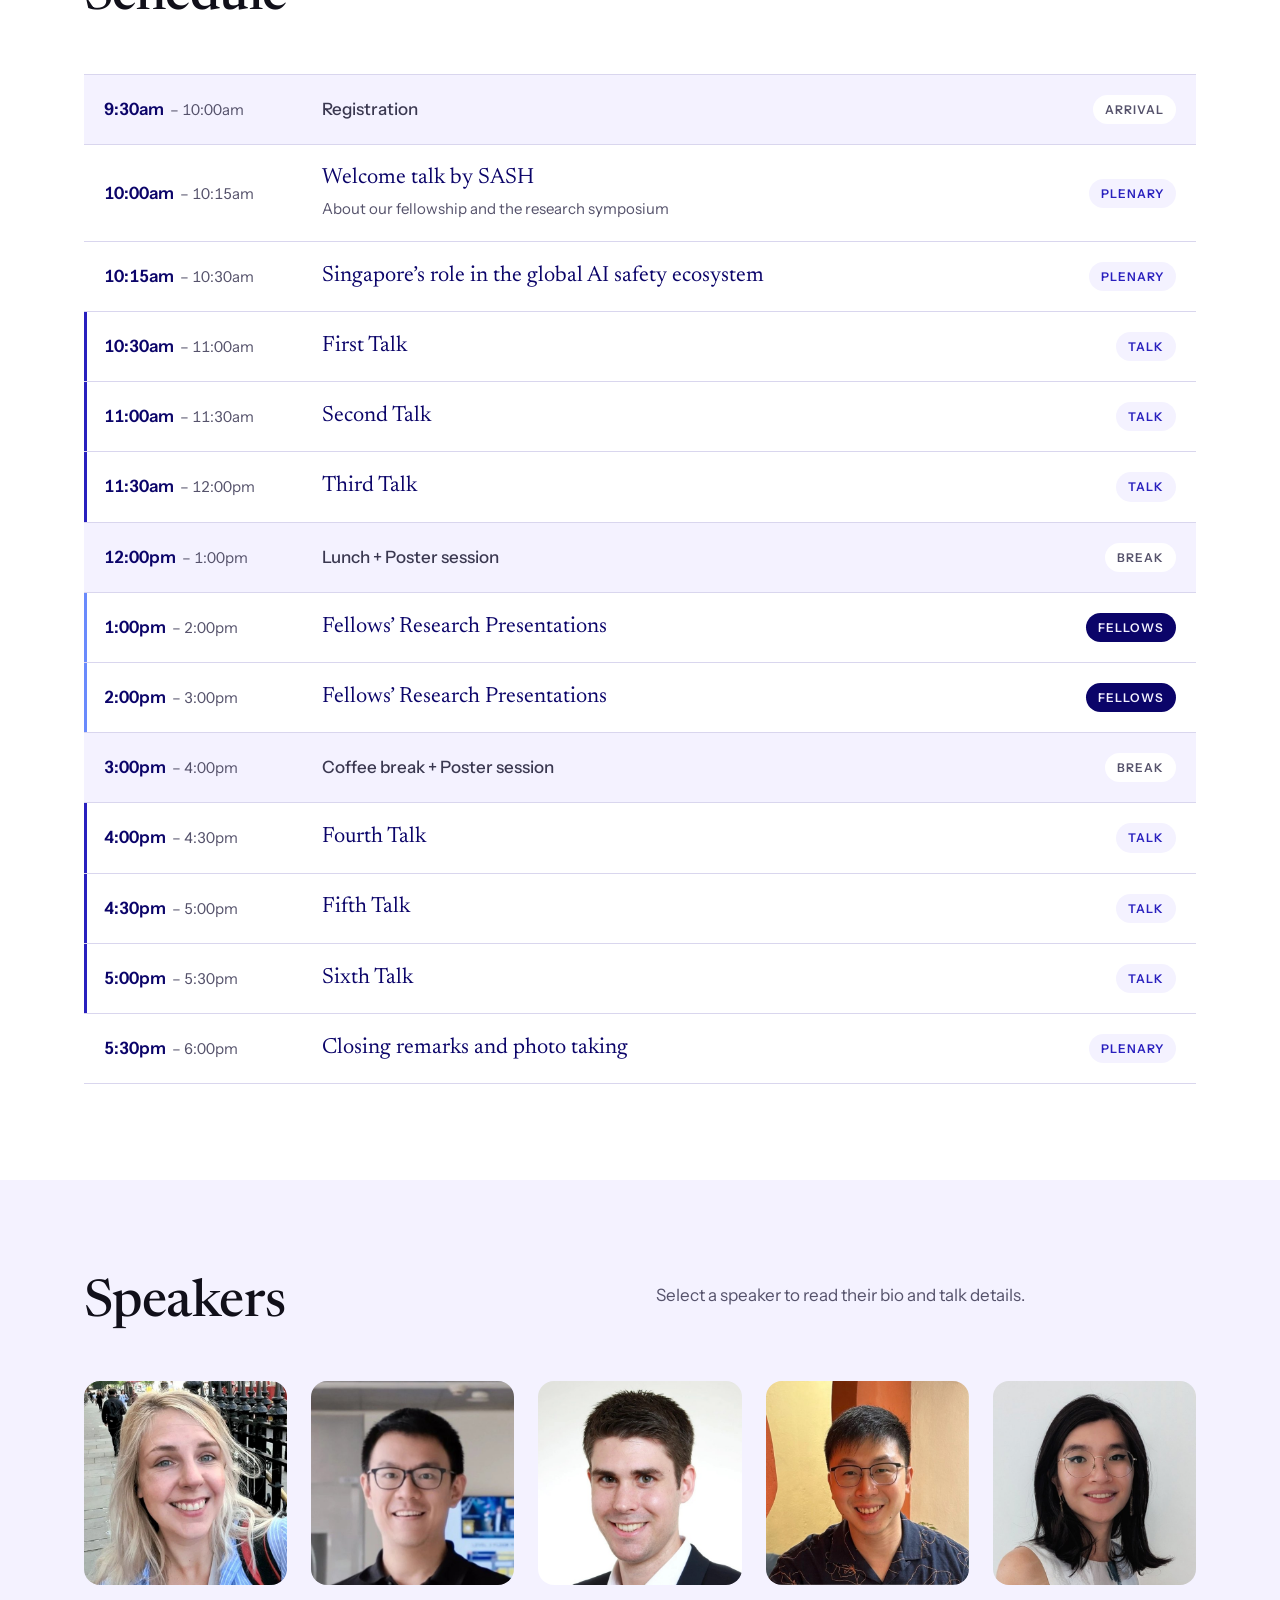
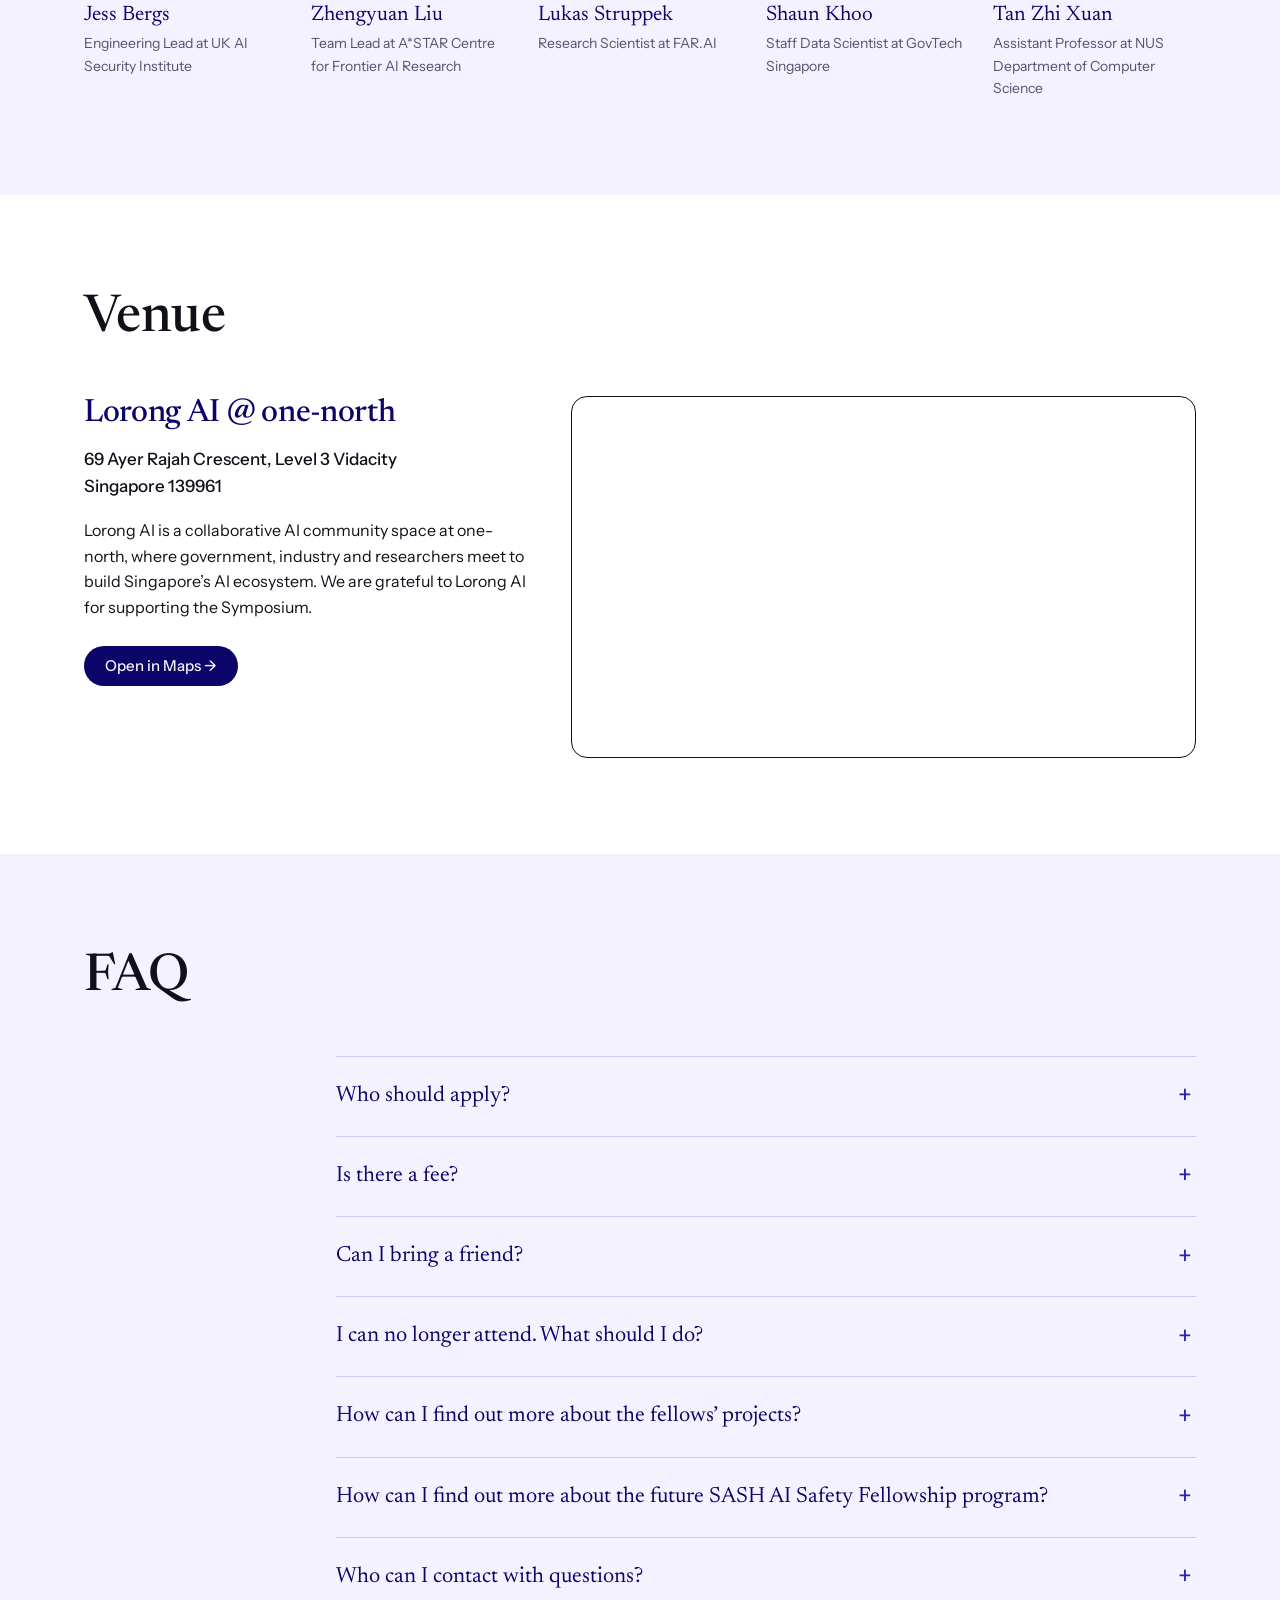
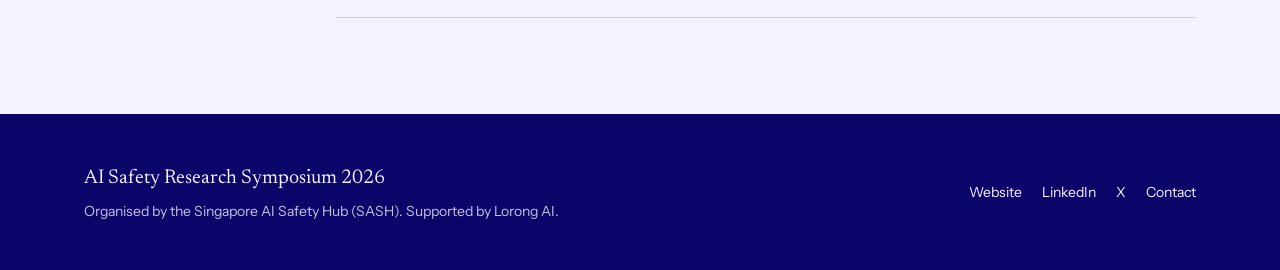
==== commit a859ec41: "Add the day's schedule Co-Authored-By: Claude Opus 5.5 <noreply@anthropic.com> Claude-Session: https" ====
--- a/index.html
+++ b/index.html
@@ -83,12 +83,9 @@
       <div class="container">
         <div class="section-head">
           <h2>Schedule</h2>
-          <p>Times will be in Singapore Time (UTC+8).</p>
+          <p>Thursday 3 December 2026. All times are in Singapore Time (UTC+8).</p>
         </div>
-        <div class="tba">
-          <p class="tba-label">To be announced</p>
-          <p>The full programme will be published here closer to the event.</p>
-        </div>
+        <ol class="schedule" id="schedule-list"></ol>
       </div>
     </section>
 
--- a/styles.css
+++ b/styles.css
@@ -127,12 +127,27 @@
 .btn-apply:hover { background: var(--accent); transform: translateY(-1px); }
 
 /* Schedule */
-.tba {
-  border: 1px dashed var(--accent); border-radius: var(--radius); background: var(--white);
-  padding: 48px 32px; text-align: center;
-}
-.tba-label { font-family: var(--serif); font-size: 32px; color: var(--navy); margin: 0 0 8px; }
-.tba p:last-child { margin: 0; color: var(--muted); }
+.schedule { list-style: none; margin: 0; padding: 0; border-top: 1px solid var(--line); }
+.slot {
+  display: grid; grid-template-columns: 190px 1fr auto; gap: 8px 28px; align-items: center;
+  padding: 20px 20px; border-bottom: 1px solid var(--line);
+}
+.slot p { margin: 0; }
+.slot-time { display: flex; align-items: baseline; gap: 6px; font-variant-numeric: tabular-nums; white-space: nowrap; }
+.slot-start { font-weight: 600; color: var(--navy); font-size: 17px; }
+.slot-end { color: var(--muted); font-size: 15px; }
+.slot-title { font-family: var(--serif); font-size: 22px; line-height: 1.25; color: var(--navy); }
+.slot-detail { margin-top: 4px !important; color: var(--muted); font-size: 15px; }
+.slot-kind {
+  justify-self: end; font-size: 12px; font-weight: 600; letter-spacing: .08em; text-transform: uppercase;
+  padding: 5px 12px; border-radius: 999px; background: var(--lav); color: var(--accent);
+}
+.slot-talk { box-shadow: inset 3px 0 0 var(--accent); }
+.slot-fellows { box-shadow: inset 3px 0 0 var(--sky); }
+.slot-fellows .slot-kind { background: var(--navy); color: var(--lav); }
+.slot-break { background: var(--lav); }
+.slot-break .slot-title { font-family: var(--sans); font-size: 17px; font-weight: 500; color: #3a3850; }
+.slot-break .slot-kind { background: var(--white); color: var(--muted); }
 
 /* Research */
 .research-grid { display: grid; grid-template-columns: repeat(2, 1fr); gap: 20px; }
@@ -180,18 +195,25 @@
 .modal-body { padding: 36px; }
 .modal-close {
   position: absolute; top: 12px; right: 14px; border: 0; background: none; font-size: 30px; line-height: 1;
-  color: var(--muted); cursor: pointer; padding: 4px 8px;
-}
-.modal-close:hover { color: var(--ink); }
-.modal-top { display: flex; gap: 20px; align-items: center; margin-bottom: 22px; padding-right: 24px; }
+  color: var(--lav); opacity: .8; cursor: pointer; padding: 4px 8px; z-index: 1;
+}
+.modal-close:hover { opacity: 1; color: var(--white); }
+.modal-top {
+  display: flex; gap: 20px; align-items: center;
+  margin: -36px -36px 26px; padding: 32px 56px 32px 36px;
+  background: var(--navy); color: var(--lav);
+  background-image: radial-gradient(circle at 90% 10%, rgba(106, 138, 252, .35), transparent 60%);
+}
 .modal-photo { width: 104px; height: 104px; flex: none; border-radius: 14px; object-fit: cover; }
 .modal-photo.initials { font-size: 34px; }
-.modal-top h3 { font-size: 30px; color: var(--navy); }
-.modal-role { margin: 4px 0 0; color: var(--muted); }
+.modal-top h3 { font-size: 30px; color: var(--white); }
+.modal-role { margin: 6px 0 0; color: #d6d2ff; font-size: 16px; font-weight: 500; }
+.modal-links a { color: #b9c8ff; }
 .modal-links { margin: 10px 0 0; display: flex; flex-wrap: wrap; gap: 14px; font-size: 14px; font-weight: 500; }
-.modal-bio { margin: 0 0 24px; }
+.modal-about { margin: 0 0 24px; padding: 0 2px; }
+.modal-about p:last-child { margin: 0; }
 .modal-talk { background: var(--lav); border-radius: 14px; padding: 20px 22px; }
-.modal-talk .label { margin: 0 0 6px; text-transform: uppercase; letter-spacing: .12em; font-size: 12px; font-weight: 600; color: var(--accent); }
+.modal-about .label, .modal-talk .label { margin: 0 0 6px; text-transform: uppercase; letter-spacing: .12em; font-size: 12px; font-weight: 600; color: var(--accent); }
 .modal-talk h4 { font-size: 22px; color: var(--navy); margin-bottom: 8px; }
 .modal-talk p:last-child { margin: 0; }
 
@@ -258,6 +280,12 @@
   .speaker-grid { grid-template-columns: repeat(2, 1fr); gap: 16px; }
   .venue { grid-template-columns: 1fr; }
   .modal-body { padding: 28px 22px; }
-  .modal-top { flex-direction: column; align-items: flex-start; }
+  .modal-top { flex-direction: column; align-items: flex-start; margin: -28px -22px 22px; padding: 28px 48px 26px 22px; }
   .faq summary { font-size: 19px; }
-}
+  .slot { grid-template-columns: 1fr auto; padding: 16px 14px; }
+  .slot-time { grid-column: 1; }
+  .slot-kind { grid-column: 2; grid-row: 1; }
+  .slot-main { grid-column: 1 / -1; }
+  .slot-title { font-size: 20px; }
+  .slot-break .slot-title { font-size: 16px; }
+}
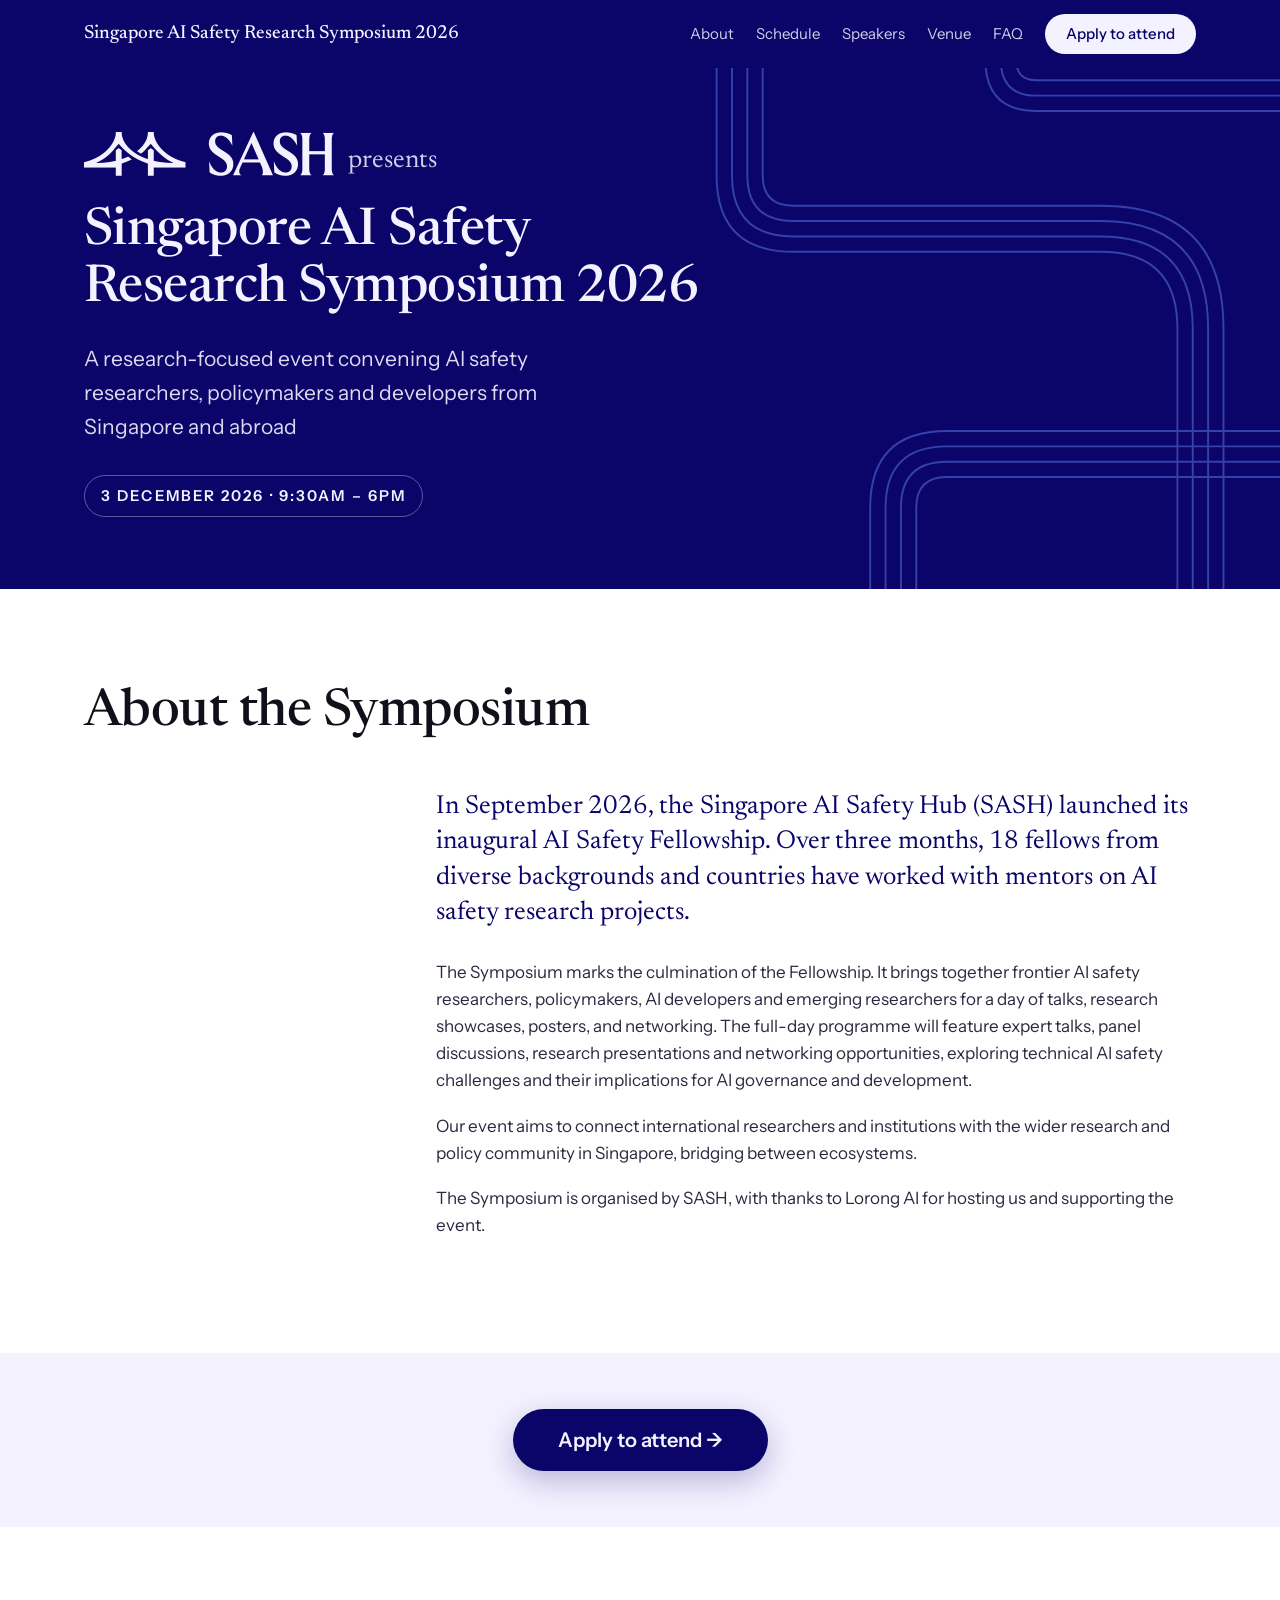
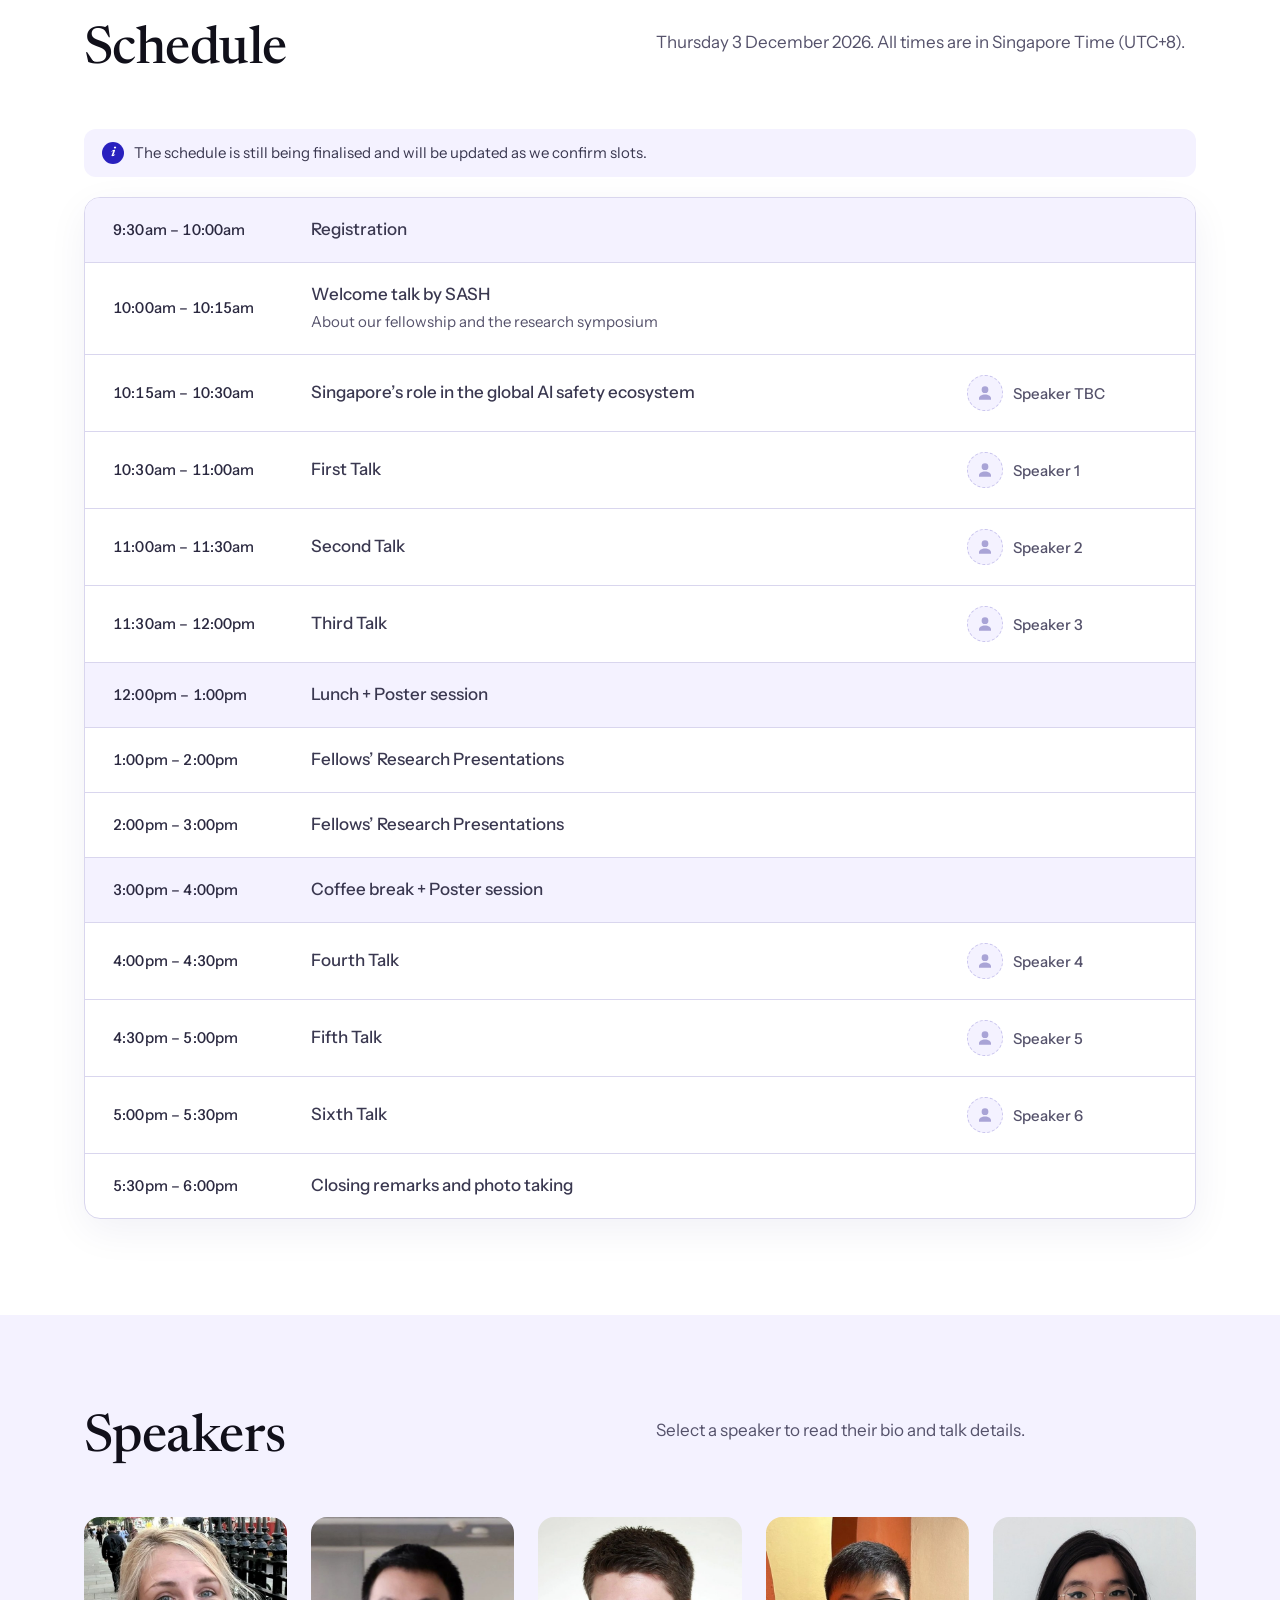
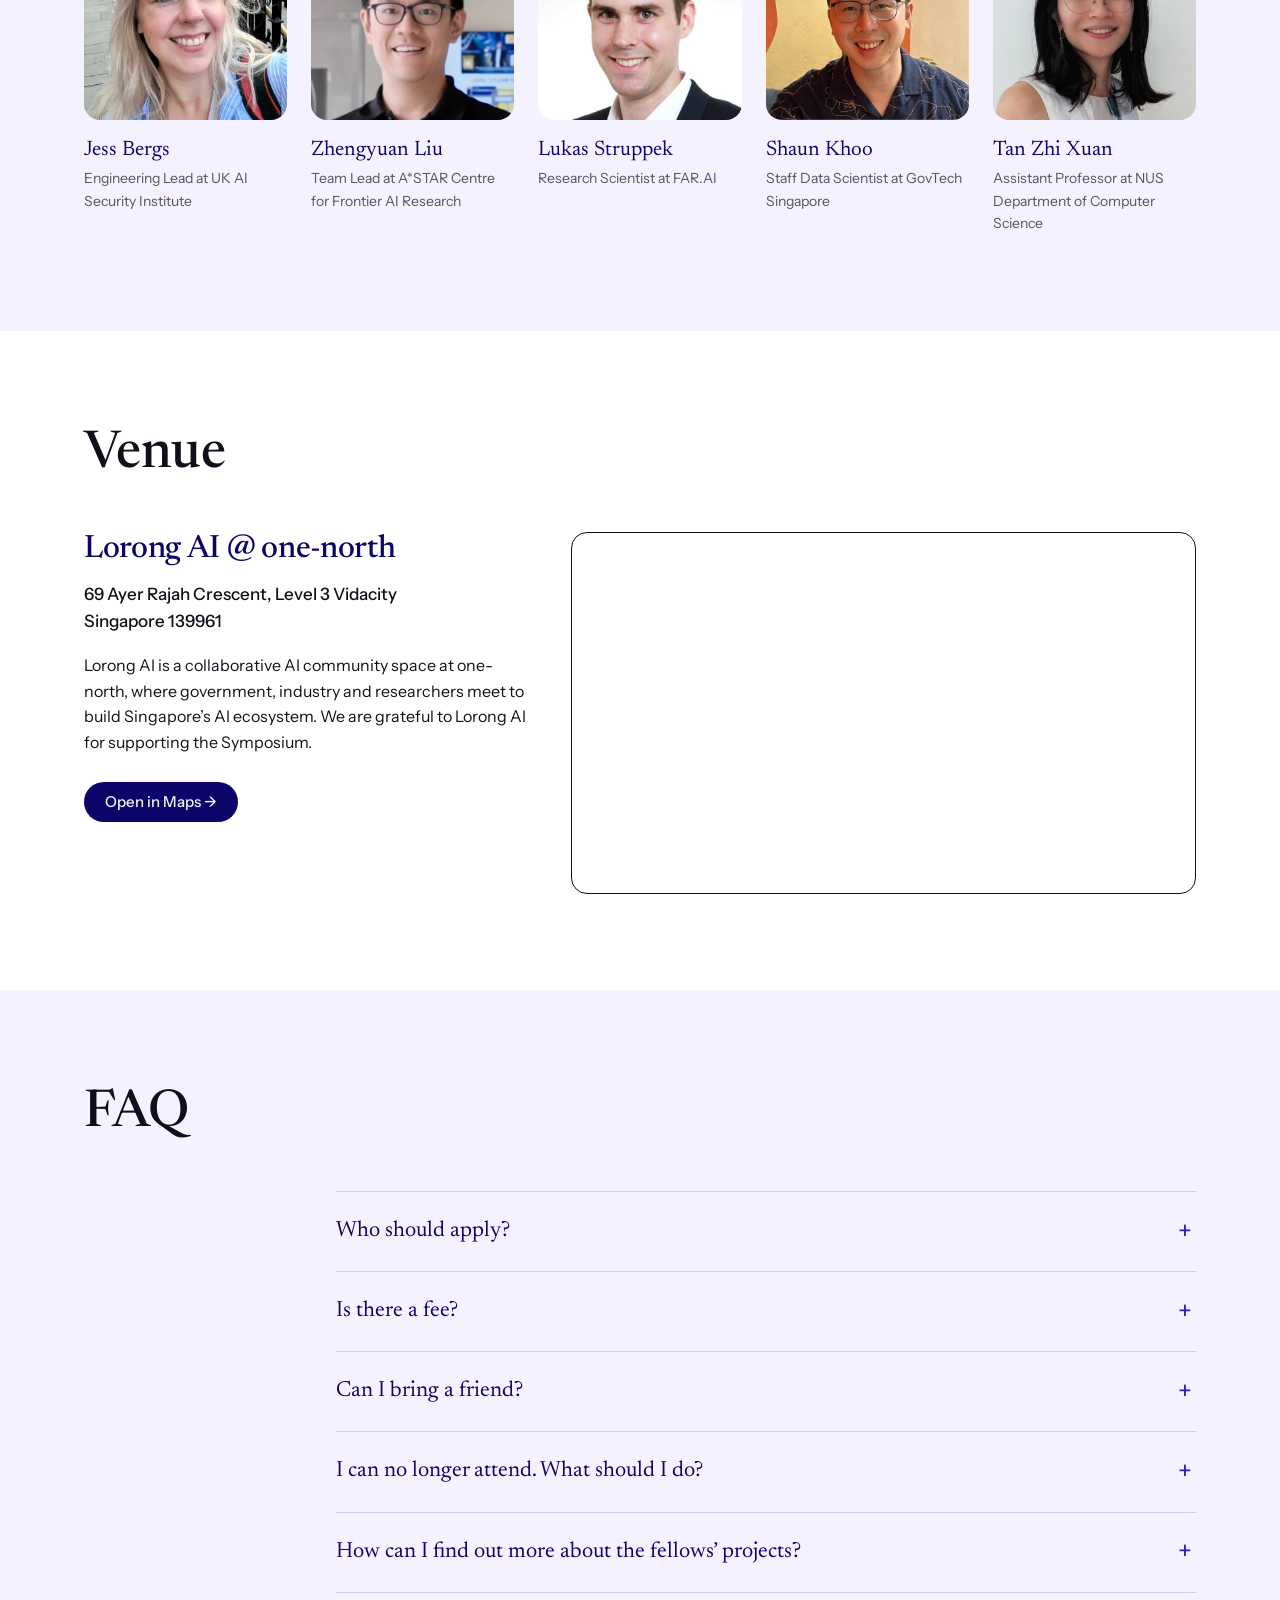
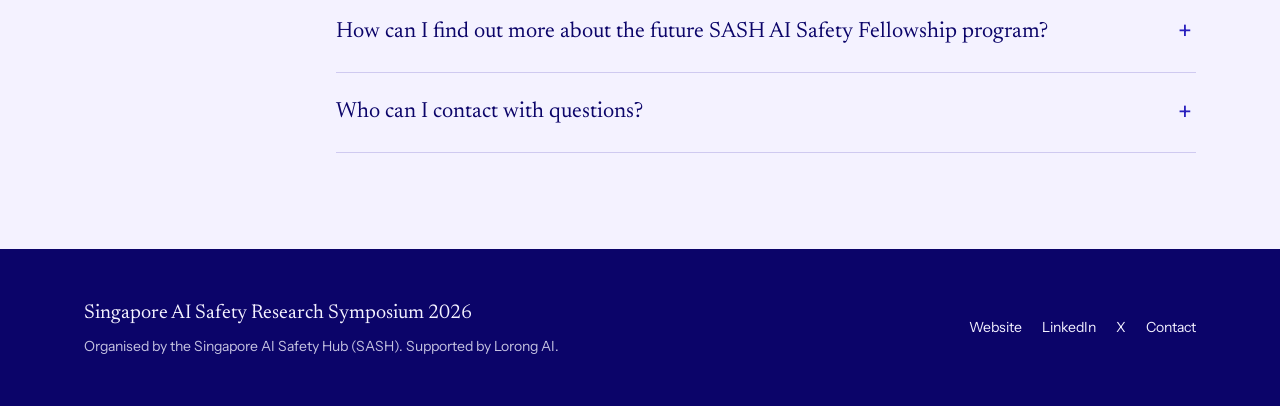
==== commit 03f5fdab: "Add programme line to About, schedule-in-progress note, full event name in nav/footer/title Co-Autho" ====
--- a/index.html
+++ b/index.html
@@ -3,7 +3,7 @@
 <head>
   <meta charset="utf-8">
   <meta name="viewport" content="width=device-width, initial-scale=1">
-  <title>AI Safety Research Symposium 2026 | Singapore, 3 December 2026</title>
+  <title>Singapore AI Safety Research Symposium 2026 | 3 December 2026</title>
   <meta name="description" content="The Singapore AI Safety Research Symposium 2026, organised by the Singapore AI Safety Hub (SASH). 3 December 2026 at Lorong AI, Singapore.">
   <link rel="preconnect" href="https://fonts.googleapis.com">
   <link rel="preconnect" href="https://fonts.gstatic.com" crossorigin>
@@ -14,7 +14,7 @@
 
   <header class="nav" id="top">
     <div class="nav-inner">
-      <a href="#top" class="brand">AI Safety Research Symposium 2026</a>
+      <a href="#top" class="brand">Singapore AI Safety Research Symposium 2026</a>
       <button class="nav-toggle" aria-label="Open menu" aria-expanded="false">
         <svg viewBox="0 0 24 24" width="24" height="24" fill="currentColor" aria-hidden="true"><path d="M3 4h18v2H3zm0 7h18v2H3zm0 7h18v2H3z"/></svg>
       </button>
@@ -66,7 +66,7 @@
         </div>
         <div class="about-body">
           <p class="lead">In September 2026, the Singapore AI Safety Hub (SASH) launched its inaugural AI Safety Fellowship. Over three months, 18 fellows from diverse backgrounds and countries have worked with mentors on AI safety research projects.</p>
-          <p>The Symposium marks the culmination of the Fellowship. It brings together frontier AI safety researchers, policymakers, AI developers and emerging researchers for a day of talks, research showcases, posters, and networking.</p>
+          <p>The Symposium marks the culmination of the Fellowship. It brings together frontier AI safety researchers, policymakers, AI developers and emerging researchers for a day of talks, research showcases, posters, and networking. The full-day programme will feature expert talks, panel discussions, research presentations and networking opportunities, exploring technical AI safety challenges and their implications for AI governance and development.</p>
           <p>Our event aims to connect international researchers and institutions with the wider research and policy community in Singapore, bridging between ecosystems.</p>
           <p>The Symposium is organised by SASH, with thanks to Lorong AI for hosting us and supporting the event.</p>
         </div>
@@ -85,6 +85,7 @@
           <h2>Schedule</h2>
           <p>Thursday 3 December 2026. All times are in Singapore Time (UTC+8).</p>
         </div>
+        <p class="schedule-note">The schedule is still being finalised and will be updated as we confirm slots.</p>
         <ol class="schedule" id="schedule-list"></ol>
       </div>
     </section>
@@ -161,7 +162,7 @@
   <footer class="footer">
     <div class="container footer-inner">
       <div>
-        <p class="footer-title">AI Safety Research Symposium 2026</p>
+        <p class="footer-title">Singapore AI Safety Research Symposium 2026</p>
         <p>Organised by the Singapore AI Safety Hub (SASH). Supported by Lorong AI.</p>
       </div>
       <div class="footer-links">
--- a/styles.css
+++ b/styles.css
@@ -127,27 +127,48 @@
 .btn-apply:hover { background: var(--accent); transform: translateY(-1px); }
 
 /* Schedule */
-.schedule { list-style: none; margin: 0; padding: 0; border-top: 1px solid var(--line); }
+.schedule-note {
+  display: flex; align-items: center; gap: 10px; margin: 0 0 20px;
+  padding: 12px 18px; border-radius: 12px; background: var(--lav);
+  color: #3a3850; font-size: 15px;
+}
+.schedule-note::before {
+  content: "i"; flex: none; display: grid; place-items: center; width: 22px; height: 22px; border-radius: 50%;
+  background: var(--accent); color: var(--white); font: 600 13px/1 var(--serif); font-style: italic;
+}
+.schedule {
+  list-style: none; margin: 0; padding: 0; background: var(--white);
+  border: 1px solid var(--line); border-radius: var(--radius); overflow: hidden;
+  box-shadow: 0 12px 40px rgba(11, 4, 105, .06);
+}
 .slot {
-  display: grid; grid-template-columns: 190px 1fr auto; gap: 8px 28px; align-items: center;
-  padding: 20px 20px; border-bottom: 1px solid var(--line);
-}
+  display: grid; grid-template-columns: 170px 1fr 200px; gap: 8px 28px; align-items: center;
+  padding: 20px 28px; border-bottom: 1px solid var(--line); transition: background .15s;
+}
+.slot:last-child { border-bottom: 0; }
+@media (hover: hover) and (pointer: fine) {
+  .slot:not(.slot-break):hover { background: #faf9ff; }
+}
+.slot { -webkit-tap-highlight-color: transparent; }
 .slot p { margin: 0; }
-.slot-time { display: flex; align-items: baseline; gap: 6px; font-variant-numeric: tabular-nums; white-space: nowrap; }
-.slot-start { font-weight: 600; color: var(--navy); font-size: 17px; }
-.slot-end { color: var(--muted); font-size: 15px; }
-.slot-title { font-family: var(--serif); font-size: 22px; line-height: 1.25; color: var(--navy); }
+.slot-time { display: flex; align-items: baseline; gap: 6px; font-variant-numeric: tabular-nums; white-space: nowrap; font-weight: 500; color: #2b2940; font-size: 15px; letter-spacing: .01em; }
+.slot-title { font-family: var(--sans); font-size: 17px; font-weight: 500; line-height: 1.4; color: #3a3850; }
 .slot-detail { margin-top: 4px !important; color: var(--muted); font-size: 15px; }
-.slot-kind {
-  justify-self: end; font-size: 12px; font-weight: 600; letter-spacing: .08em; text-transform: uppercase;
-  padding: 5px 12px; border-radius: 999px; background: var(--lav); color: var(--accent);
-}
-.slot-talk { box-shadow: inset 3px 0 0 var(--accent); }
-.slot-fellows { box-shadow: inset 3px 0 0 var(--sky); }
-.slot-fellows .slot-kind { background: var(--navy); color: var(--lav); }
+.slot-speaker { justify-self: start; display: flex; align-items: center; gap: 10px; min-width: 0; max-width: 260px; }
+.slot-avatar {
+  width: 36px; height: 36px; flex: none; border-radius: 50%; object-fit: cover;
+  display: grid; place-items: center; background: var(--navy); color: var(--lav);
+  font: 600 13px/1 var(--sans); letter-spacing: .02em;
+}
+.slot-avatar.is-placeholder { background: var(--lav); color: #a9a4d6; border: 1px dashed #c9c4ee; }
+.slot-speaker-text { display: flex; flex-direction: column; min-width: 0; }
+.slot-speaker-name { font-weight: 600; font-size: 15px; color: var(--navy); line-height: 1.3; }
+.slot-speaker-org { font-size: 13px; color: var(--muted); line-height: 1.3; }
+.slot-speaker.is-placeholder .slot-speaker-name { font-weight: 500; color: var(--muted); }
+button.slot-speaker { background: none; border: 0; padding: 4px 8px 4px 4px; margin: -4px -8px -4px -4px; font: inherit; text-align: left; cursor: pointer; border-radius: 999px; transition: background .15s; }
+button.slot-speaker:hover, button.slot-speaker:focus-visible { background: var(--lav); }
+button.slot-speaker:hover .slot-speaker-name { text-decoration: underline; text-underline-offset: 3px; }
 .slot-break { background: var(--lav); }
-.slot-break .slot-title { font-family: var(--sans); font-size: 17px; font-weight: 500; color: #3a3850; }
-.slot-break .slot-kind { background: var(--white); color: var(--muted); }
 
 /* Research */
 .research-grid { display: grid; grid-template-columns: repeat(2, 1fr); gap: 20px; }
@@ -189,7 +210,7 @@
 
 .speaker-modal {
   border: 0; border-radius: 20px; padding: 0; width: min(640px, calc(100vw - 32px));
-  max-height: calc(100vh - 48px); color: var(--ink);
+  max-height: calc(100vh - 48px); color: var(--ink); background: var(--white);
 }
 .speaker-modal::backdrop { background: rgba(11, 4, 105, .55); backdrop-filter: blur(3px); }
 .modal-body { padding: 36px; }
@@ -216,6 +237,18 @@
 .modal-about .label, .modal-talk .label { margin: 0 0 6px; text-transform: uppercase; letter-spacing: .12em; font-size: 12px; font-weight: 600; color: var(--accent); }
 .modal-talk h4 { font-size: 22px; color: var(--navy); margin-bottom: 8px; }
 .modal-talk p:last-child { margin: 0; }
+
+/* Speaker pop-up in dark mode: a deliberate dark palette instead of the browser's own darkening */
+@media (prefers-color-scheme: dark) {
+  .speaker-modal { background: #13103a; color: #e9e7ff; color-scheme: dark; }
+  .speaker-modal::backdrop { background: rgba(4, 2, 30, .7); }
+  .modal-top { background-color: #0b0469; border-bottom: 1px solid rgba(106, 138, 252, .25); }
+  .modal-about .label, .modal-talk .label { color: #9fb4ff; }
+  .modal-about p { color: #e9e7ff; }
+  .modal-talk { background: #1f1a55; }
+  .modal-talk h4 { color: #ffffff; }
+  .modal-talk p { color: #d6d2ff; }
+}
 
 /* Venue */
 .venue { display: grid; grid-template-columns: 5fr 7fr; gap: 40px; align-items: stretch; }
@@ -282,10 +315,7 @@
   .modal-body { padding: 28px 22px; }
   .modal-top { flex-direction: column; align-items: flex-start; margin: -28px -22px 22px; padding: 28px 48px 26px 22px; }
   .faq summary { font-size: 19px; }
-  .slot { grid-template-columns: 1fr auto; padding: 16px 14px; }
-  .slot-time { grid-column: 1; }
-  .slot-kind { grid-column: 2; grid-row: 1; }
-  .slot-main { grid-column: 1 / -1; }
-  .slot-title { font-size: 20px; }
-  .slot-break .slot-title { font-size: 16px; }
-}
+  .slot { grid-template-columns: 1fr; padding: 16px 18px; }
+  .slot-speaker { justify-self: start; margin-top: 4px; }
+  .slot-title { font-size: 16px; }
+}
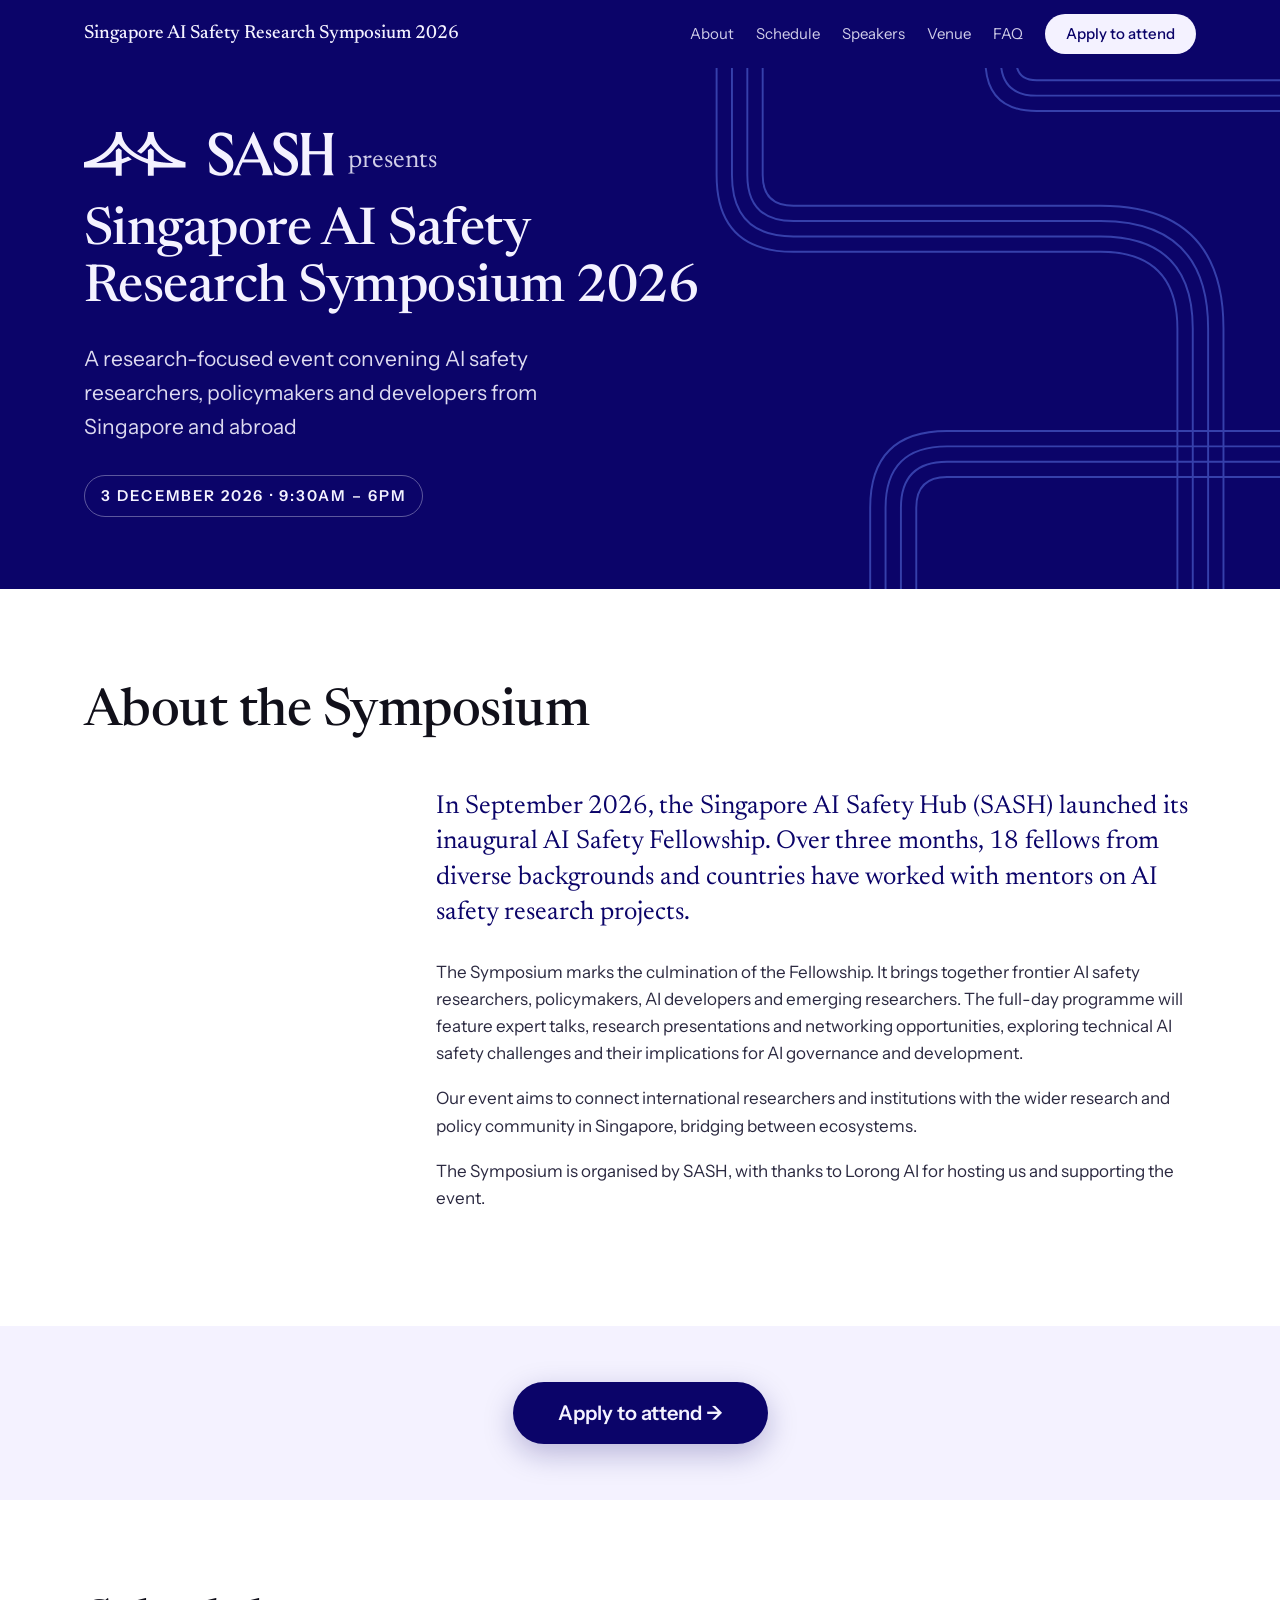
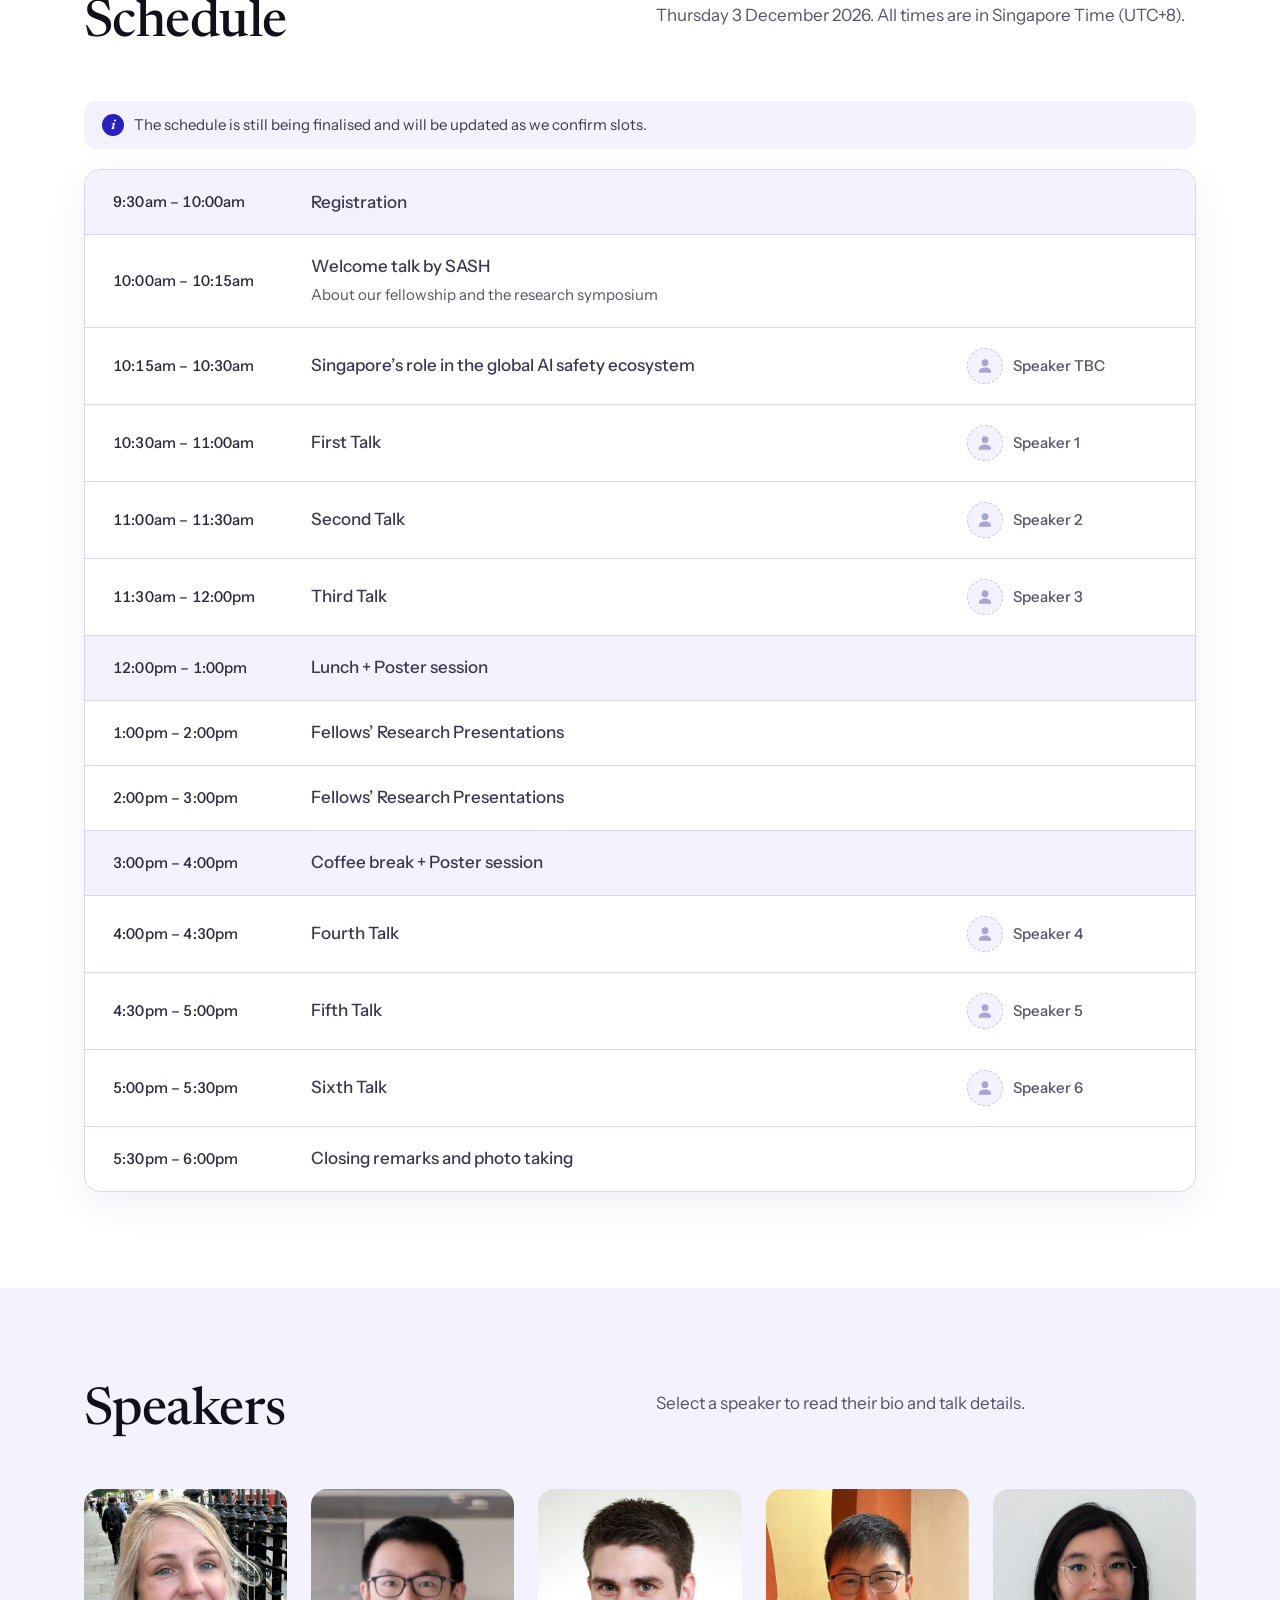
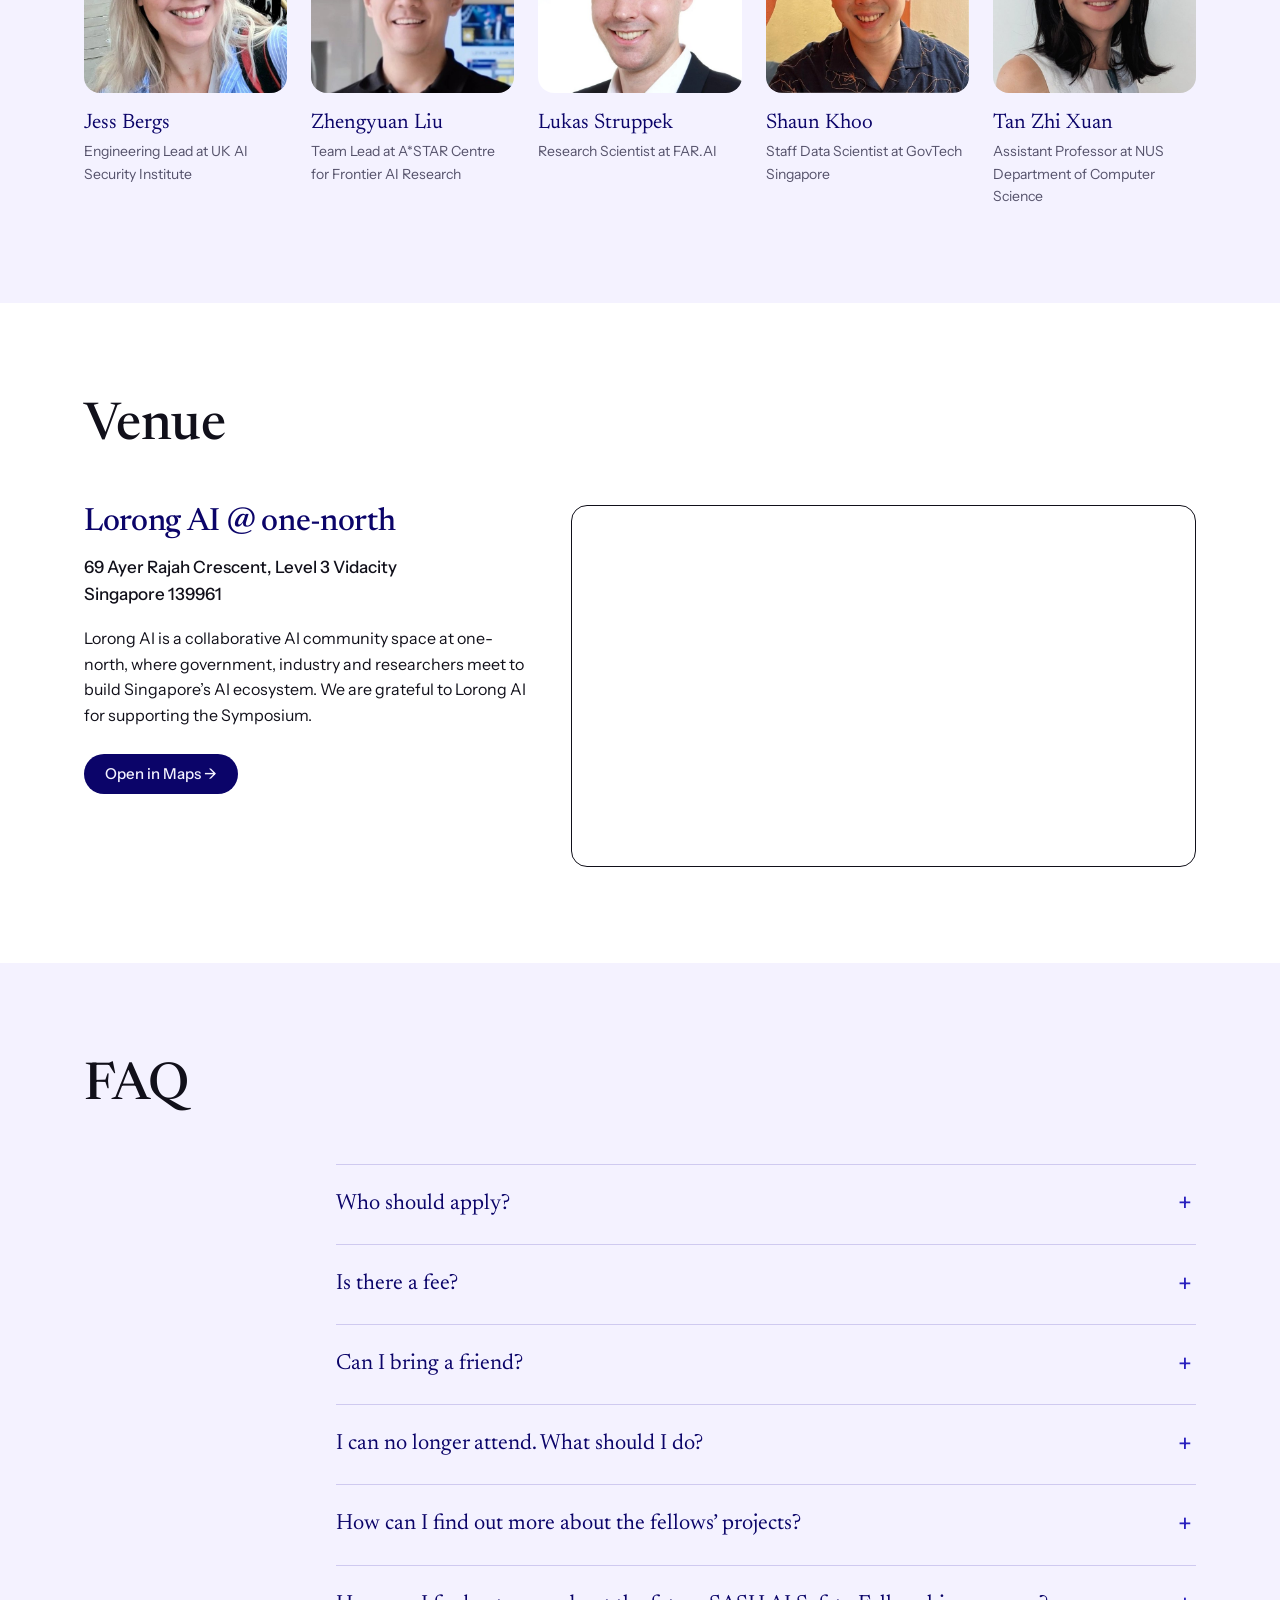
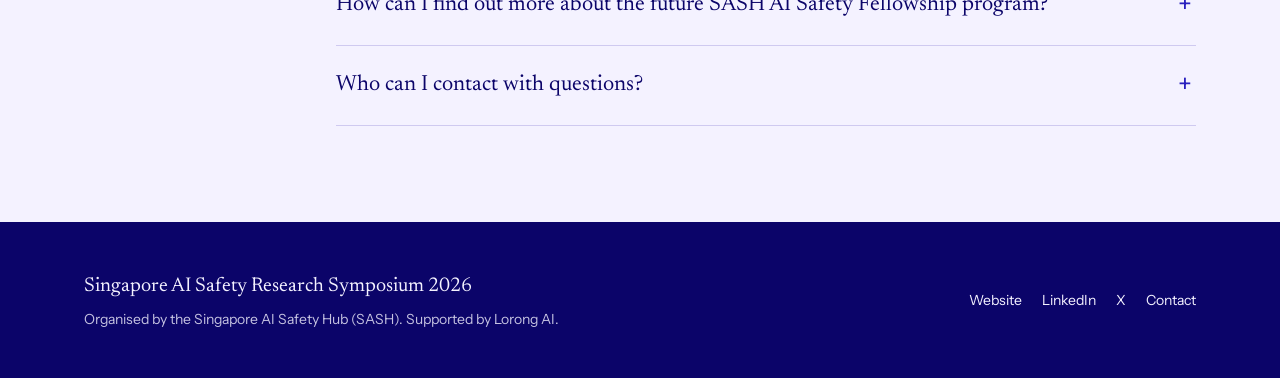
==== commit 1433e80c: "About: remove duplicated activity list and panel mention Co-Authored-By: Claude Opus 5.5 <noreply@an" ====
--- a/index.html
+++ b/index.html
@@ -66,7 +66,7 @@
         </div>
         <div class="about-body">
           <p class="lead">In September 2026, the Singapore AI Safety Hub (SASH) launched its inaugural AI Safety Fellowship. Over three months, 18 fellows from diverse backgrounds and countries have worked with mentors on AI safety research projects.</p>
-          <p>The Symposium marks the culmination of the Fellowship. It brings together frontier AI safety researchers, policymakers, AI developers and emerging researchers for a day of talks, research showcases, posters, and networking. The full-day programme will feature expert talks, panel discussions, research presentations and networking opportunities, exploring technical AI safety challenges and their implications for AI governance and development.</p>
+          <p>The Symposium marks the culmination of the Fellowship. It brings together frontier AI safety researchers, policymakers, AI developers and emerging researchers. The full-day programme will feature expert talks, research presentations and networking opportunities, exploring technical AI safety challenges and their implications for AI governance and development.</p>
           <p>Our event aims to connect international researchers and institutions with the wider research and policy community in Singapore, bridging between ecosystems.</p>
           <p>The Symposium is organised by SASH, with thanks to Lorong AI for hosting us and supporting the event.</p>
         </div>
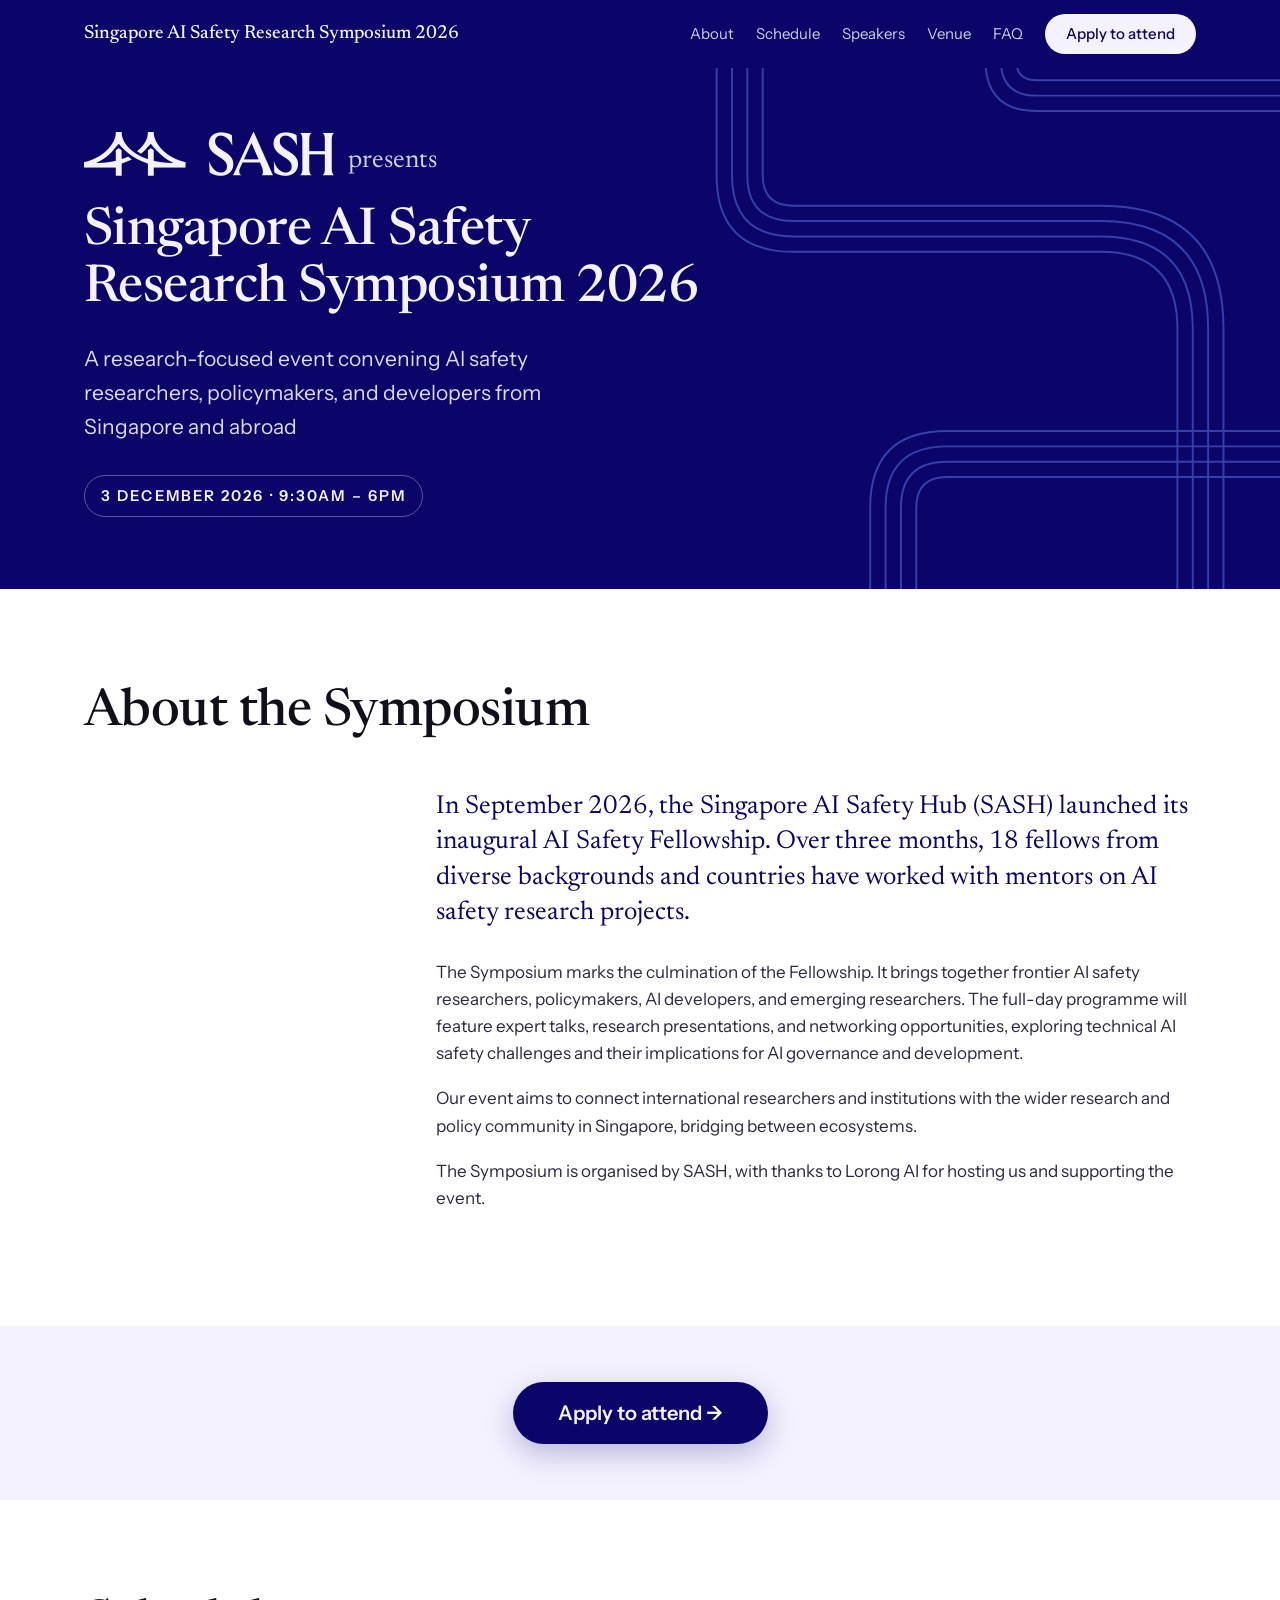
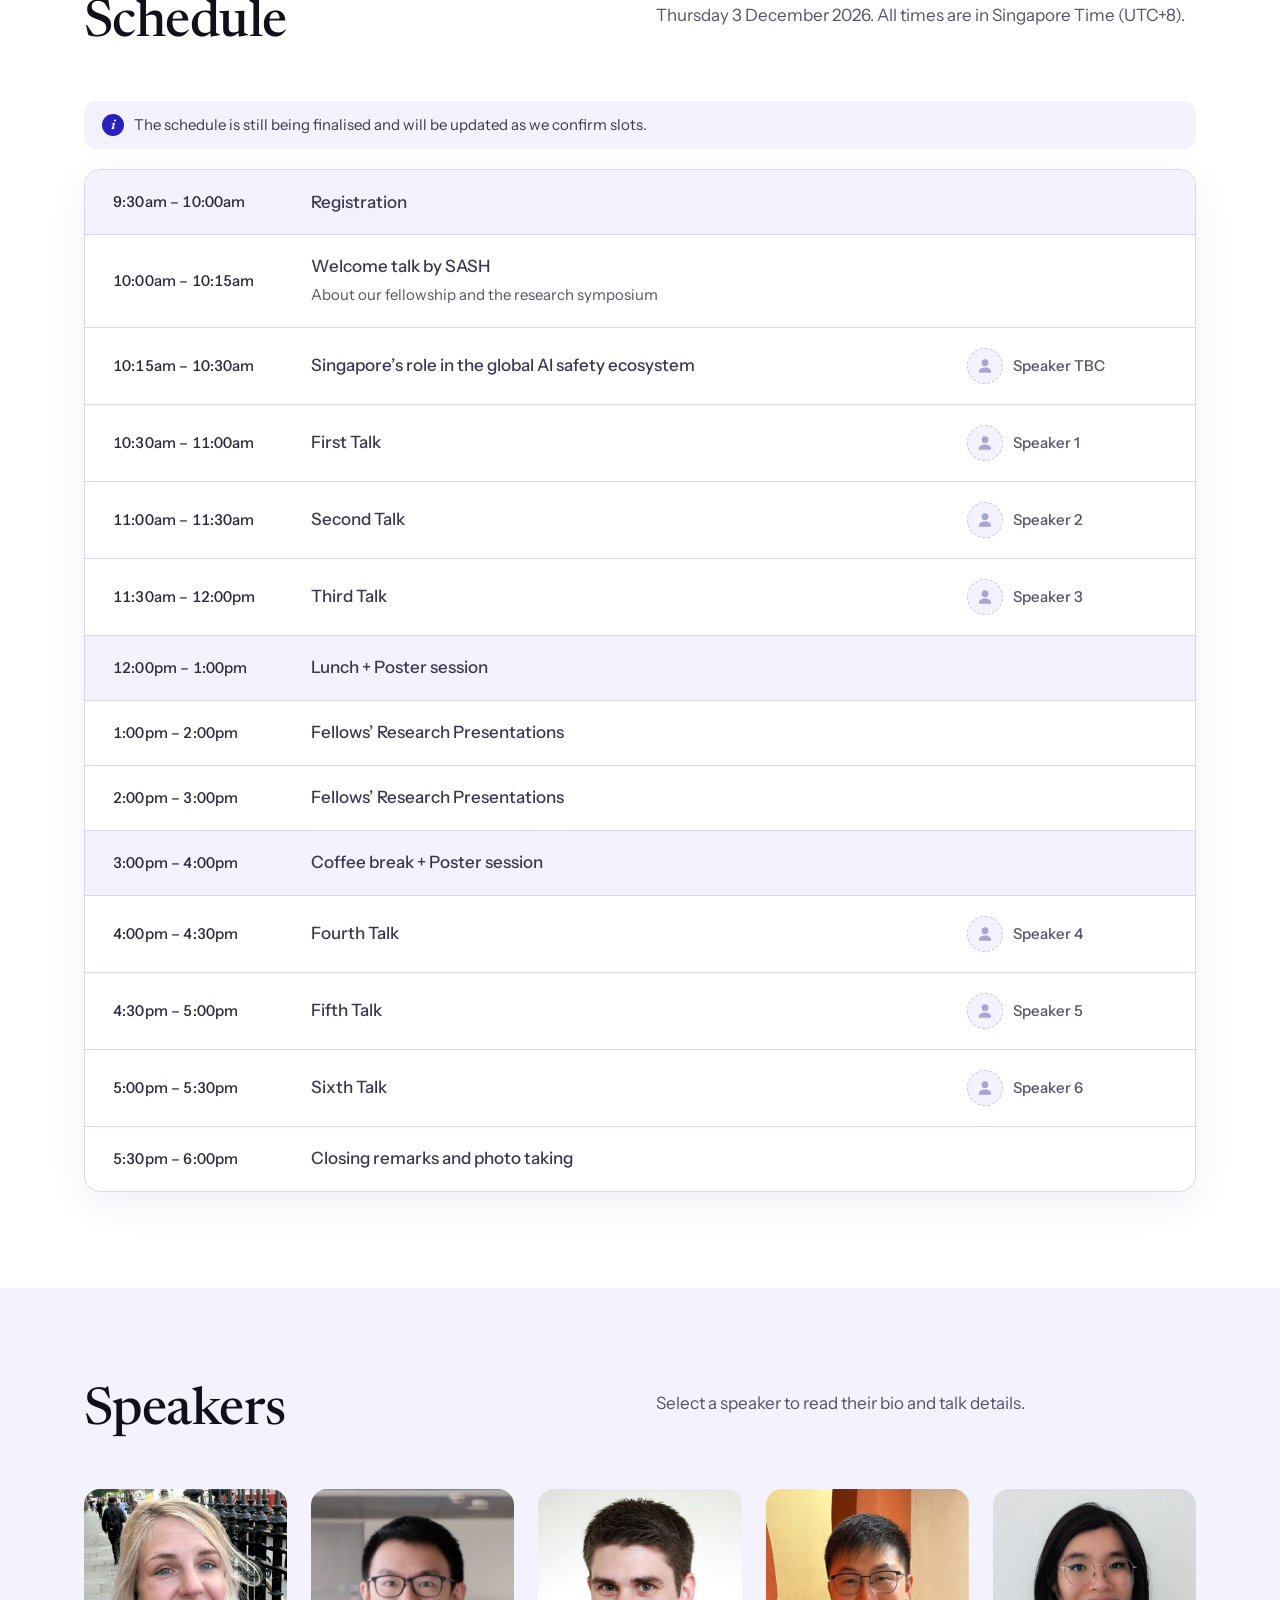
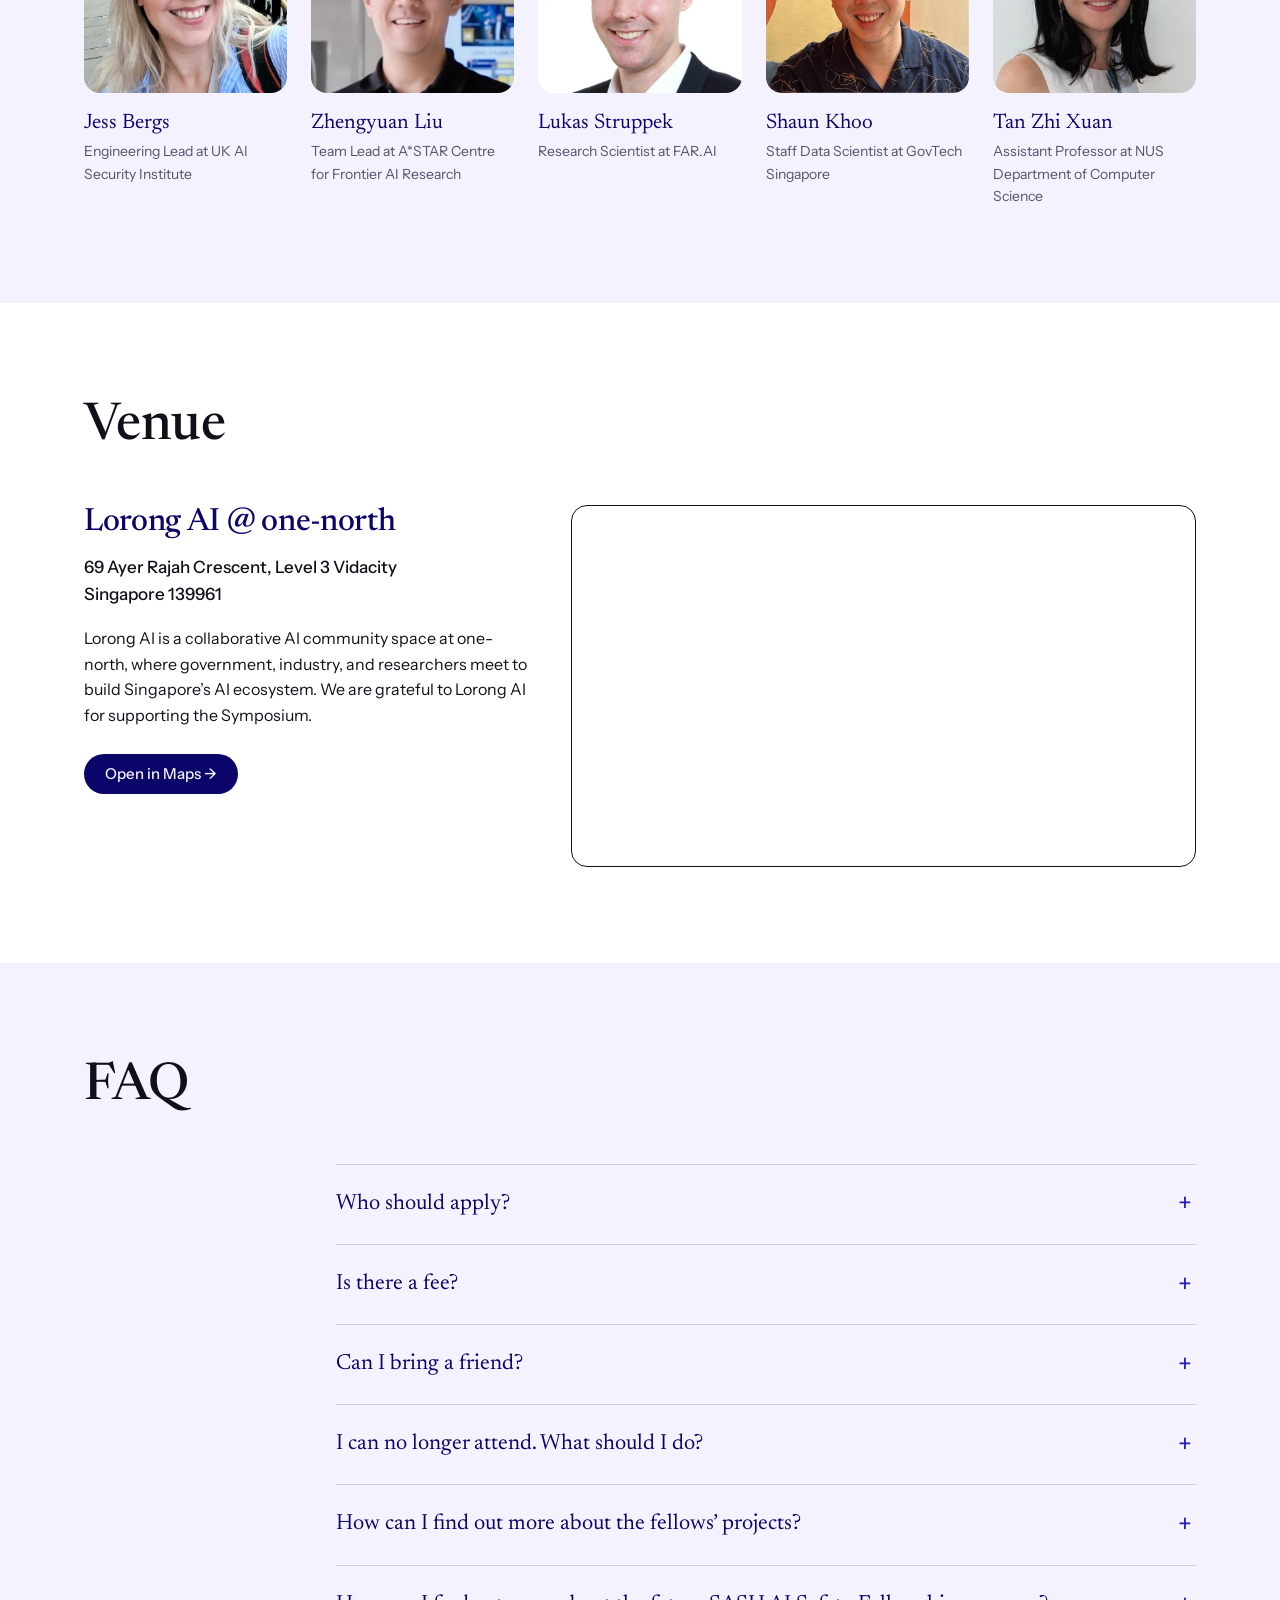
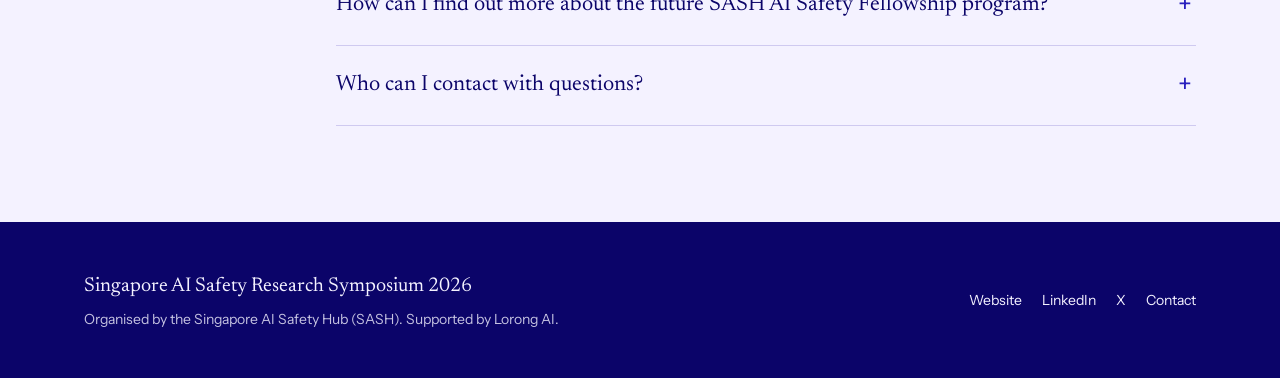
==== commit 3f13109d: "Use Oxford commas in lists Co-Authored-By: Claude Opus 5.5 <noreply@anthropic.com> Claude-Session: h" ====
--- a/index.html
+++ b/index.html
@@ -53,7 +53,7 @@
         <span class="presents">presents</span>
       </div>
       <h1>Singapore AI Safety Research Symposium 2026</h1>
-      <p class="hero-sub">A research-focused event convening AI safety researchers, policymakers and developers from Singapore and abroad</p>
+      <p class="hero-sub">A research-focused event convening AI safety researchers, policymakers, and developers from Singapore and abroad</p>
       <p class="hero-date">3 December 2026 · 9:30am – 6pm</p>
     </div>
   </section>
@@ -66,7 +66,7 @@
         </div>
         <div class="about-body">
           <p class="lead">In September 2026, the Singapore AI Safety Hub (SASH) launched its inaugural AI Safety Fellowship. Over three months, 18 fellows from diverse backgrounds and countries have worked with mentors on AI safety research projects.</p>
-          <p>The Symposium marks the culmination of the Fellowship. It brings together frontier AI safety researchers, policymakers, AI developers and emerging researchers. The full-day programme will feature expert talks, research presentations and networking opportunities, exploring technical AI safety challenges and their implications for AI governance and development.</p>
+          <p>The Symposium marks the culmination of the Fellowship. It brings together frontier AI safety researchers, policymakers, AI developers, and emerging researchers. The full-day programme will feature expert talks, research presentations, and networking opportunities, exploring technical AI safety challenges and their implications for AI governance and development.</p>
           <p>Our event aims to connect international researchers and institutions with the wider research and policy community in Singapore, bridging between ecosystems.</p>
           <p>The Symposium is organised by SASH, with thanks to Lorong AI for hosting us and supporting the event.</p>
         </div>
@@ -109,7 +109,7 @@
           <div class="venue-info">
             <h3>Lorong AI @ one-north</h3>
             <p class="address">69 Ayer Rajah Crescent, Level 3 Vidacity<br>Singapore 139961</p>
-            <p>Lorong AI is a collaborative AI community space at one-north, where government, industry and researchers meet to build Singapore’s AI ecosystem. We are grateful to Lorong AI for supporting the Symposium.</p>
+            <p>Lorong AI is a collaborative AI community space at one-north, where government, industry, and researchers meet to build Singapore’s AI ecosystem. We are grateful to Lorong AI for supporting the Symposium.</p>
             <a class="btn btn-dark" href="https://www.google.com/maps/search/?api=1&query=Lorong+AI+69+Ayer+Rajah+Crescent+Singapore+139961" target="_blank" rel="noopener">Open in Maps →</a>
           </div>
           <div class="map">
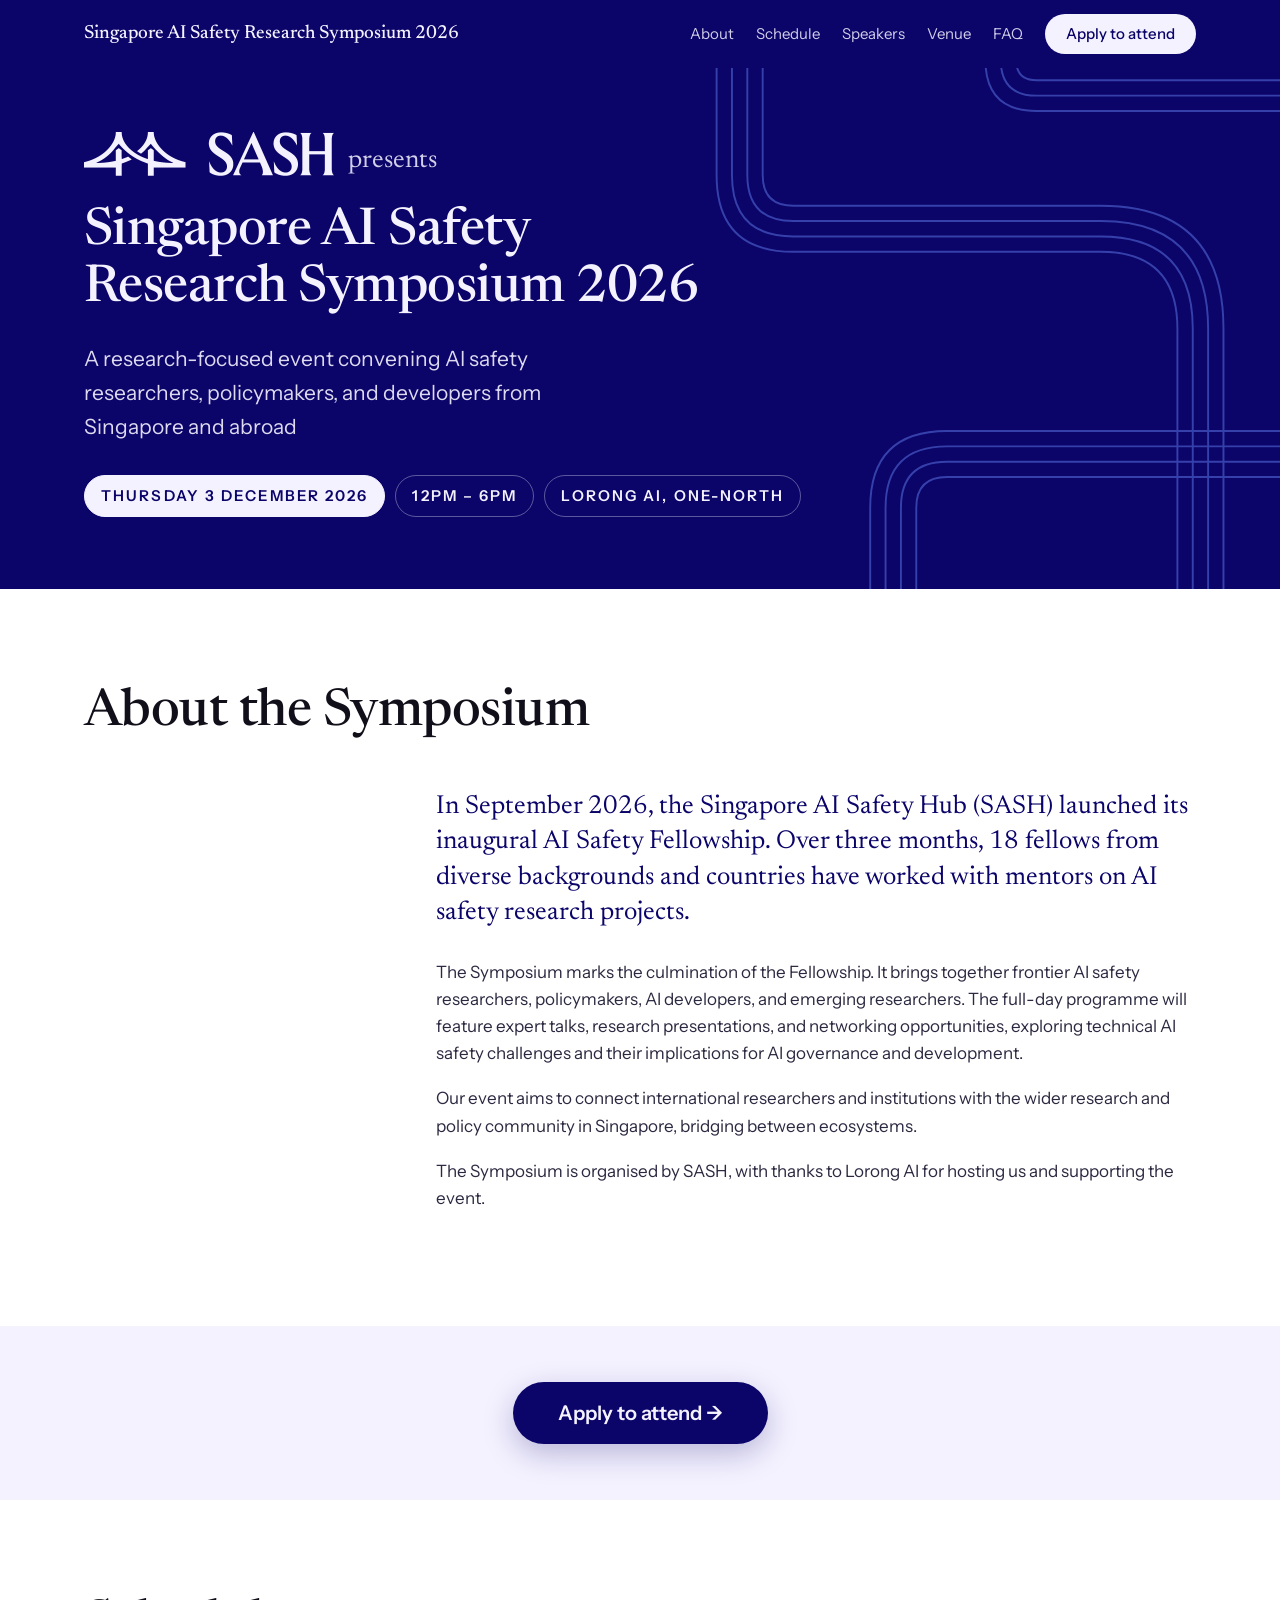
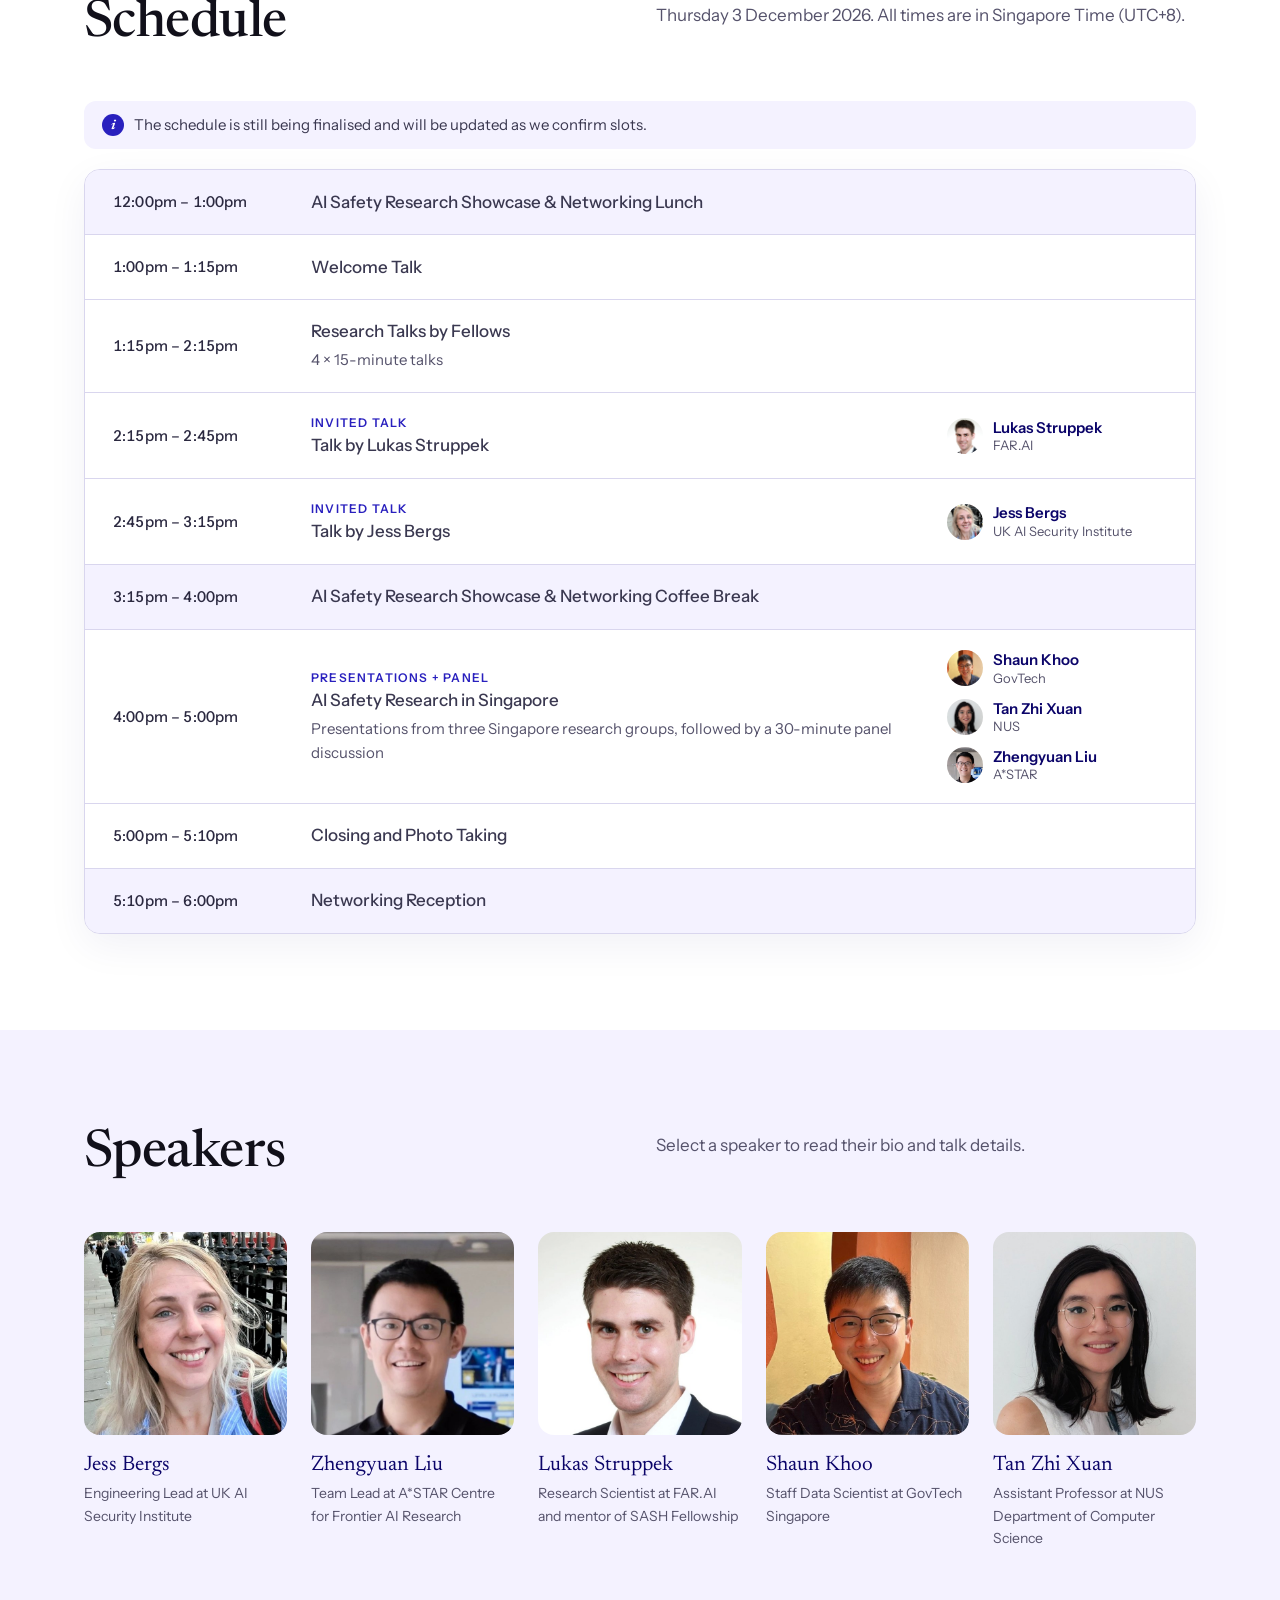
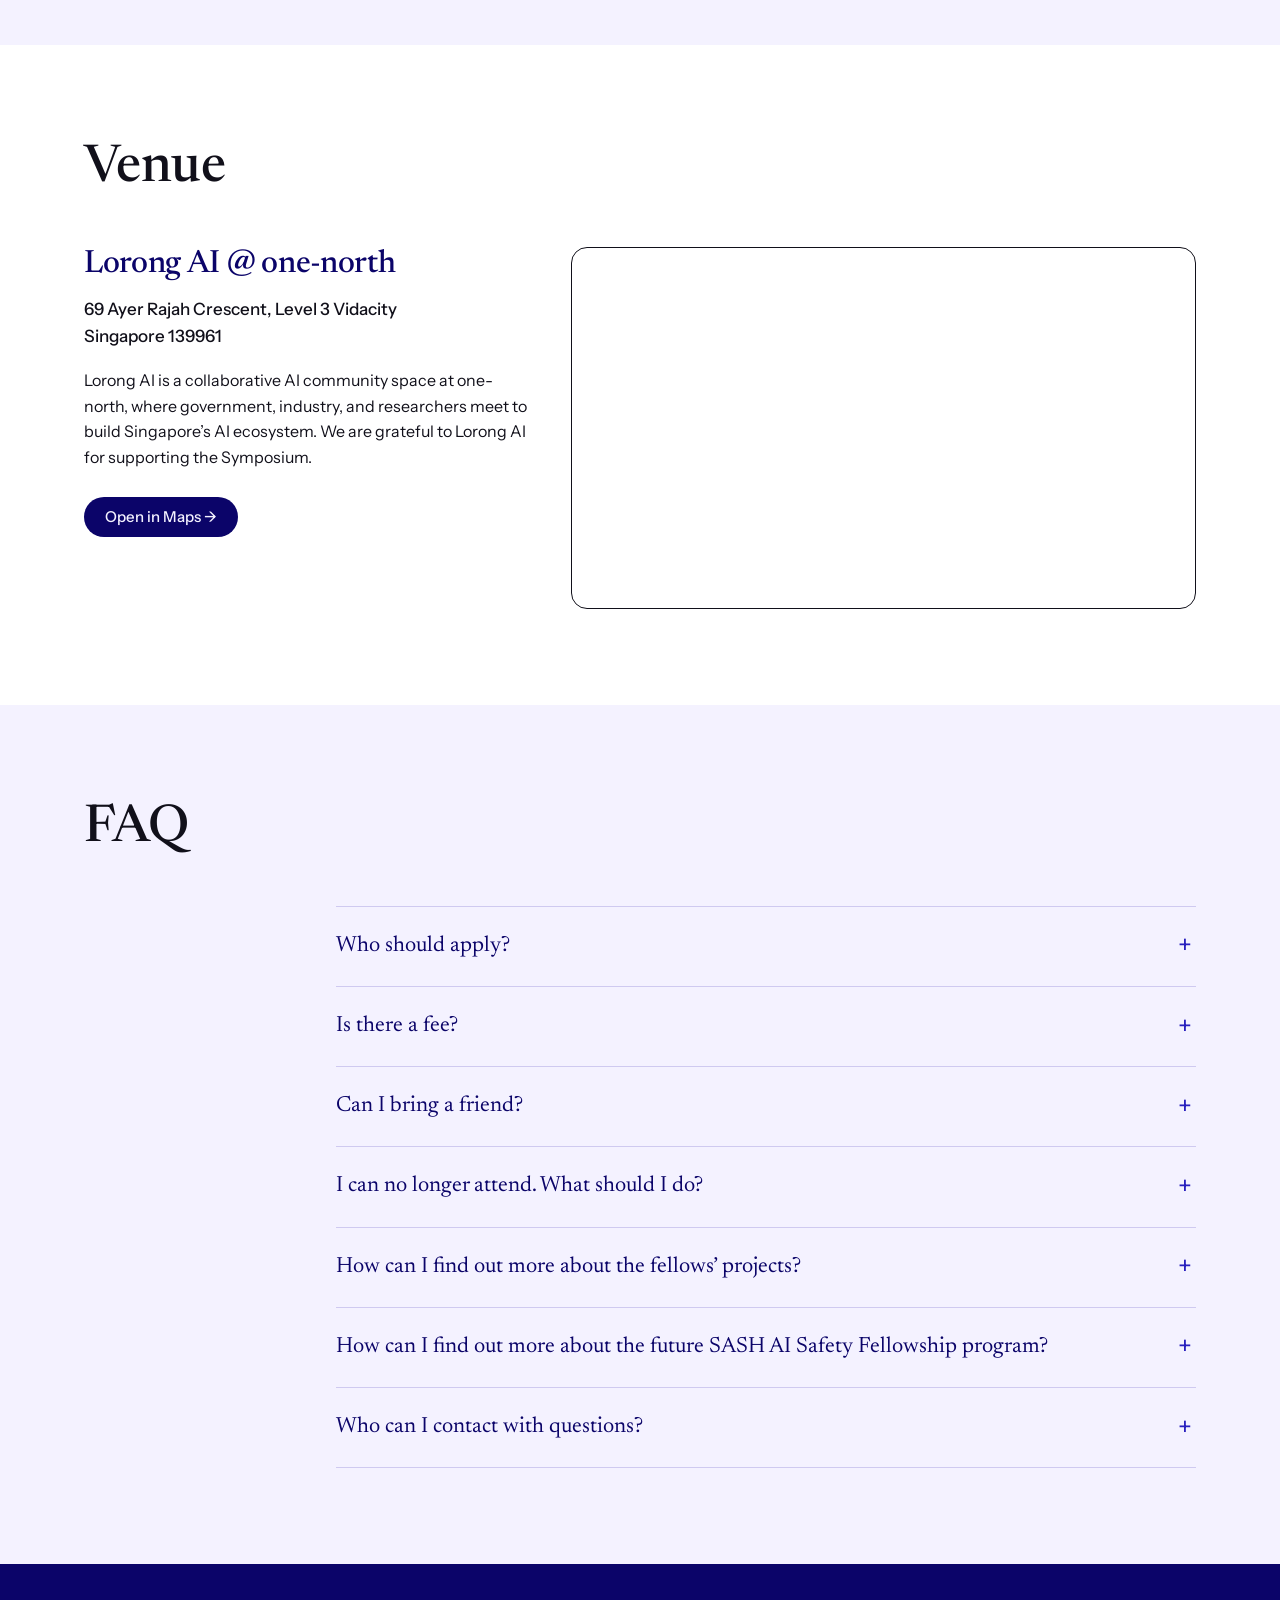
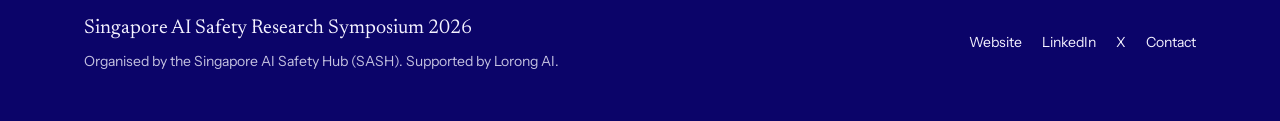
==== commit 546c3f0c: "Update schedule to 12pm-6pm programme; hero shows day, time and venue Co-Authored-By: Claude Opus 5." ====
--- a/index.html
+++ b/index.html
@@ -54,7 +54,11 @@
       </div>
       <h1>Singapore AI Safety Research Symposium 2026</h1>
       <p class="hero-sub">A research-focused event convening AI safety researchers, policymakers, and developers from Singapore and abroad</p>
-      <p class="hero-date">3 December 2026 · 9:30am – 6pm</p>
+      <div class="hero-meta">
+        <p class="hero-date is-filled">Thursday 3 December 2026</p>
+        <p class="hero-date">12pm – 6pm</p>
+        <p class="hero-date">Lorong AI, one-north</p>
+      </div>
     </div>
   </section>
 
--- a/styles.css
+++ b/styles.css
@@ -87,8 +87,10 @@
 .hero-content { position: relative; width: 100%; }
 .hero h1 { font-size: clamp(30px, 4.4vw, 52px); max-width: 20ch; }
 .hero-sub { font-size: clamp(18px, 2vw, 21px); max-width: 38ch; margin: 24px 0 0; opacity: .9; }
+.hero-meta { display: flex; flex-wrap: wrap; gap: 10px; margin-top: 32px; }
+.hero-date.is-filled { background: var(--lav); color: var(--navy); border-color: var(--lav); }
 .hero-date {
-  margin: 32px 0 0; font-size: 15px; font-weight: 600; letter-spacing: .14em; text-transform: uppercase;
+  margin: 0; font-size: 15px; font-weight: 600; letter-spacing: .14em; text-transform: uppercase;
   display: inline-block; padding: 8px 16px; border: 1px solid rgba(244, 242, 255, .35); border-radius: 999px;
 }
 
@@ -142,7 +144,7 @@
   box-shadow: 0 12px 40px rgba(11, 4, 105, .06);
 }
 .slot {
-  display: grid; grid-template-columns: 170px 1fr 200px; gap: 8px 28px; align-items: center;
+  display: grid; grid-template-columns: 170px 1fr 220px; gap: 8px 28px; align-items: center;
   padding: 20px 28px; border-bottom: 1px solid var(--line); transition: background .15s;
 }
 .slot:last-child { border-bottom: 0; }
@@ -154,7 +156,9 @@
 .slot-time { display: flex; align-items: baseline; gap: 6px; font-variant-numeric: tabular-nums; white-space: nowrap; font-weight: 500; color: #2b2940; font-size: 15px; letter-spacing: .01em; }
 .slot-title { font-family: var(--sans); font-size: 17px; font-weight: 500; line-height: 1.4; color: #3a3850; }
 .slot-detail { margin-top: 4px !important; color: var(--muted); font-size: 15px; }
-.slot-speaker { justify-self: start; display: flex; align-items: center; gap: 10px; min-width: 0; max-width: 260px; }
+.slot-tag { margin-bottom: 2px !important; font-size: 12px; font-weight: 600; letter-spacing: .1em; text-transform: uppercase; color: var(--accent); }
+.slot-speakers { display: flex; flex-direction: column; gap: 12px; }
+.slot-speaker { display: flex; align-items: center; gap: 10px; min-width: 0; max-width: 260px; }
 .slot-avatar {
   width: 36px; height: 36px; flex: none; border-radius: 50%; object-fit: cover;
   display: grid; place-items: center; background: var(--navy); color: var(--lav);
@@ -316,6 +320,8 @@
   .modal-top { flex-direction: column; align-items: flex-start; margin: -28px -22px 22px; padding: 28px 48px 26px 22px; }
   .faq summary { font-size: 19px; }
   .slot { grid-template-columns: 1fr; padding: 16px 18px; }
-  .slot-speaker { justify-self: start; margin-top: 4px; }
+  .slot-tag { margin-bottom: 2px !important; font-size: 12px; font-weight: 600; letter-spacing: .1em; text-transform: uppercase; color: var(--accent); }
+.slot-speakers { display: flex; flex-direction: column; gap: 12px; }
+.slot-speaker { margin-top: 4px; }
   .slot-title { font-size: 16px; }
 }
